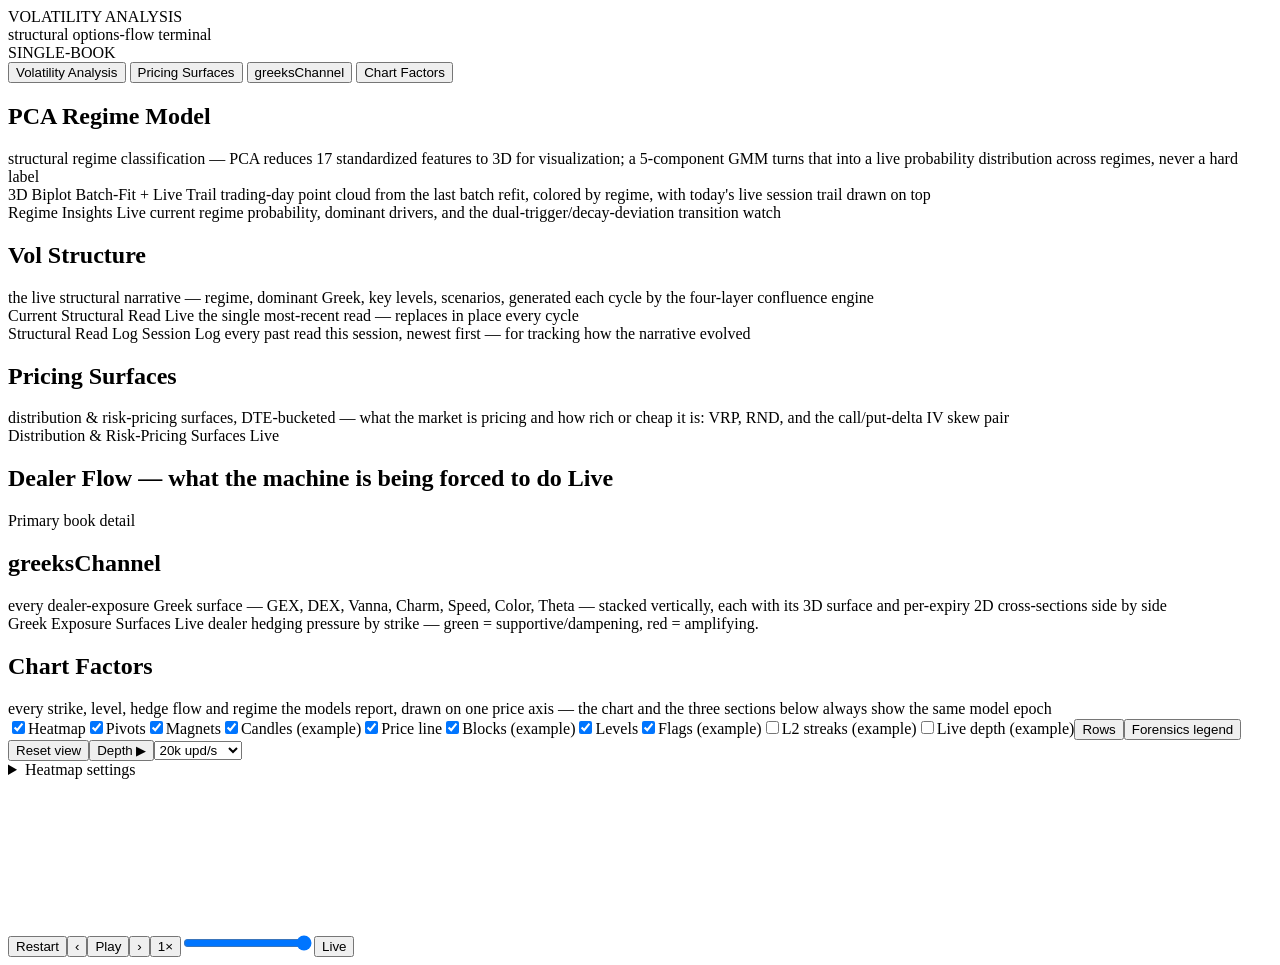
==== preview/preview.html @ 653e4ddb "WebGL2 renderer, streaming depth layer (ring + adaptive scale), JS syntax checks, stream/GL parity t" ====
<!DOCTYPE html>
<html lang="en">
<head>
<meta charset="UTF-8" />
<title>VOLATILITY ANALYSIS</title>
<link rel="stylesheet" href="../web/css/style.css" />
</head>
<body>
    <div class="vt-header">
        <div class="vt-title">VOLATILITY ANALYSIS</div>
        <div class="vt-subtitle">structural options-flow terminal</div>
        <div class="vt-tickers" id="vt-tickers" role="tablist" aria-label="Underlying"></div>
        <div class="vt-scope"><span class="vt-scope-badge" id="vt-scope-badge" data-mode="single">SINGLE-BOOK</span><div class="vt-scope-tabs" id="vt-scope-tabs" role="tablist" hidden><button data-m="single" role="tab">Single-Book</button><button data-m="multi" role="tab">Multi-Book</button></div></div>
        <nav class="vt-nav">
            <button class="vt-nav-link active" data-page="vt-page-main">Volatility Analysis</button>
            <button class="vt-nav-link" data-page="vt-page-pricing">Pricing Surfaces</button>
            <button class="vt-nav-link" data-page="vt-page-greeks">greeksChannel</button>
            <button class="vt-nav-link" data-page="vt-page-cf">Chart Factors</button>
        </nav>
    </div>

    <div id="vt-alertbar" class="vt-alertbar" hidden></div>

    <div class="vt-shell">
        <div class="vt-main">

            <!-- PAGE 1 -- reading order = signal first, raw data second:
                 (1) PCA regime model (full-bleed, absolute top)
                 (2) the two structural reads, with the dealer-flow sidebar stretched to their height
                 (3) every distribution / risk-pricing surface, full width -->
            <div id="vt-page-main" class="vt-page active">
                <div id="vt-section-pca-regime">
                    <div class="vt-section-header">
                        <h2>PCA Regime Model</h2>
                        <span class="vt-section-sub">structural regime classification — PCA reduces 17 standardized features to 3D for visualization; a 5-component GMM turns that into a live probability distribution across regimes, never a hard label</span>
                    </div>
                    <div class="vt-row-label">3D Biplot
                        <span class="vt-badge vt-badge-log">Batch-Fit + Live Trail</span>
                        <span class="vt-row-desc">trading-day point cloud from the last batch refit, colored by regime, with today's live session trail drawn on top</span>
                    </div>
                    <div id="vt-pca-biplot-wrap" class="vt-pca-biplot-wrap">
                        <div id="vt-pca-biplot" class="vt-pca-biplot"></div>
                        <div id="vt-pca-explained-variance" class="vt-pca-explained-variance"></div>
                    </div>

                    <div class="vt-row-label">Regime Insights
                        <span class="vt-badge vt-badge-live"><span class="dot"></span>Live</span>
                        <span class="vt-row-desc">current regime probability, dominant drivers, and the dual-trigger/decay-deviation transition watch</span>
                    </div>
                    <div id="vt-pca-insights" class="vt-pca-insights"></div>
                </div>

                <div class="vt-lead-grid vt-lead-solo">
                    <div class="vt-lead-left">
                        <div id="vt-section-vol-structure">
                    <div class="vt-section-header">
                        <h2>Vol Structure</h2>
                        <span class="vt-section-sub">the live structural narrative — regime, dominant Greek, key levels, scenarios, generated each cycle by the four-layer confluence engine</span>
                    </div>
                    <div class="vt-row-label">Current Structural Read
                        <span class="vt-badge vt-badge-live"><span class="dot"></span>Live</span>
                        <span class="vt-row-desc">the single most-recent read — replaces in place every cycle</span>
                    </div>
                    <div id="vt-insight-current" class="vt-insight-feed"></div>

                    <div class="vt-row-label">Structural Read Log
                        <span class="vt-badge vt-badge-log">Session Log</span>
                        <span class="vt-row-desc">every past read this session, newest first — for tracking how the narrative evolved</span>
                    </div>
                    <div id="vt-insight-log" class="vt-insight-feed"></div>
                </div>
                    </div>
                </div>
            </div>

            <!-- PAGE: Pricing Surfaces -- VRP and RND beside the sidebar, the delta-IV pair full width -->
            <div id="vt-page-pricing" class="vt-page">
                <div id="vt-section-pricing-surfaces">
                    <div class="vt-section-header">
                        <h2>Pricing Surfaces</h2>
                        <span class="vt-section-sub">distribution &amp; risk-pricing surfaces, DTE-bucketed &mdash; what the market is pricing and how rich or cheap it is: VRP, RND, and the call/put-delta IV skew pair</span>
                    </div>
                    <div class="vt-row-label risk-pricing">Distribution &amp; Risk-Pricing Surfaces
                        <span class="vt-badge vt-badge-live"><span class="dot"></span>Live</span>
                    </div>
                    <div id="vt-lens-slot-pricing"><div class="vt-lens" id="vt-lens" hidden></div></div>
                    <section id="vt-pa" class="vt-pa" aria-label="Pricing analysis" hidden></section>
                    <div class="vt-lead-grid">
                        <div class="vt-lead-left"><div id="vt-col-pricing-lead" class="vt-col"></div></div>
                        <div class="vt-lead-side" id="vt-side-slot-pricing">
                        <div class="vt-sidebar" id="vt-sidebar">
            <h2>Dealer Flow — what the machine is being forced to do <span class="vt-badge vt-badge-live"><span class="dot"></span>Live</span></h2>
            <div id="vt-sidebar-xb" class="vt-sidebar-xb"></div>
            <div class="vt-xb-legacy-title">Primary book detail</div>
            <div id="vt-sidebar-body"></div>
        </div>
                    </div>
                    </div>
                    <div id="vt-col-pricing" class="vt-col"></div>
                </div>
            </div>

            <!-- PAGE 2: greeksChannel -- sidebar beside the first two models, the rest full width -->
            <div id="vt-page-greeks" class="vt-page">
                <div id="vt-section-greeks-channel">
                    <div class="vt-section-header">
                        <h2>greeksChannel</h2>
                        <span class="vt-section-sub">every dealer-exposure Greek surface &mdash; GEX, DEX, Vanna, Charm, Speed, Color, Theta &mdash; stacked vertically, each with its 3D surface and per-expiry 2D cross-sections side by side</span>
                    </div>
                    <div class="vt-row-label greeks">Greek Exposure Surfaces
                        <span class="vt-badge vt-badge-live"><span class="dot"></span>Live</span>
                        <span class="vt-row-desc">dealer hedging pressure by strike &mdash; green = supportive/dampening, red = amplifying.</span>
                    </div>
                    <div class="vt-lead-grid">
                        <div class="vt-lead-left"><div id="vt-col-greeks-lead" class="vt-col"></div></div>
                        <div class="vt-lead-side" id="vt-side-slot-greeks"></div>
                    </div>
                    <div id="vt-col-greeks" class="vt-col"></div>
                </div>
            </div>

            <!-- PAGE 4: Chart Factors -- chart on top (sidebar beside it, unchanged), then Strike Insights / Strike Lens / Hedge Flow stacked full width -->
            <div id="vt-page-cf" class="vt-page">
                <div id="vt-section-cf">
                    <div class="vt-section-header">
                        <h2>Chart Factors</h2>
                        <span class="vt-section-sub">every strike, level, hedge flow and regime the models report, drawn on one price axis &mdash; the chart and the three sections below always show the same model epoch</span>
                    </div>
                    <div class="vt-lead-grid">
                        <div class="vt-lead-left"><section id="vt-cf" class="vt-cf" aria-label="Chart Factors chart"></section></div>
                        <div class="vt-lead-side" id="vt-side-slot-cf"></div>
                    </div>
                    <div id="vt-lens-slot-cf"></div>
                </div>
            </div>
            <section id="vt-vol" class="vt-vol" aria-label="Volatility" hidden></section>
        </div>
    </div>

    <script src="../web/js/registry_data.js"></script>
    <script src="../web/js/scope_ui.js"></script>
    <script src="../web/js/vt3d.js"></script>
    <script src="../web/js/surface_renderer.js"></script>
    <script src="../web/js/pca_views.js"></script>
    <script src="../web/js/pca_biplot.js"></script>
    <script src="../web/js/strike_lens.js"></script>
    <script src="../web/js/model_card.js"></script>
    <script src="../web/js/pricing_analysis.js"></script>
    <script src="../web/js/chartfactors/cf_mock.js"></script>
    <script src="../web/js/chartfactors/cf_gl.js"></script>
    <script src="../web/js/chartfactors/cf_stream.js"></script>
    <script src="../web/js/chartfactors/cf_chart.js"></script>
    <script src="../web/js/volatility.js"></script>
    <script src="../web/js/sidebar_xbook.js"></script>
    <script src="../web/js/app.js"></script>
</body>
</html>
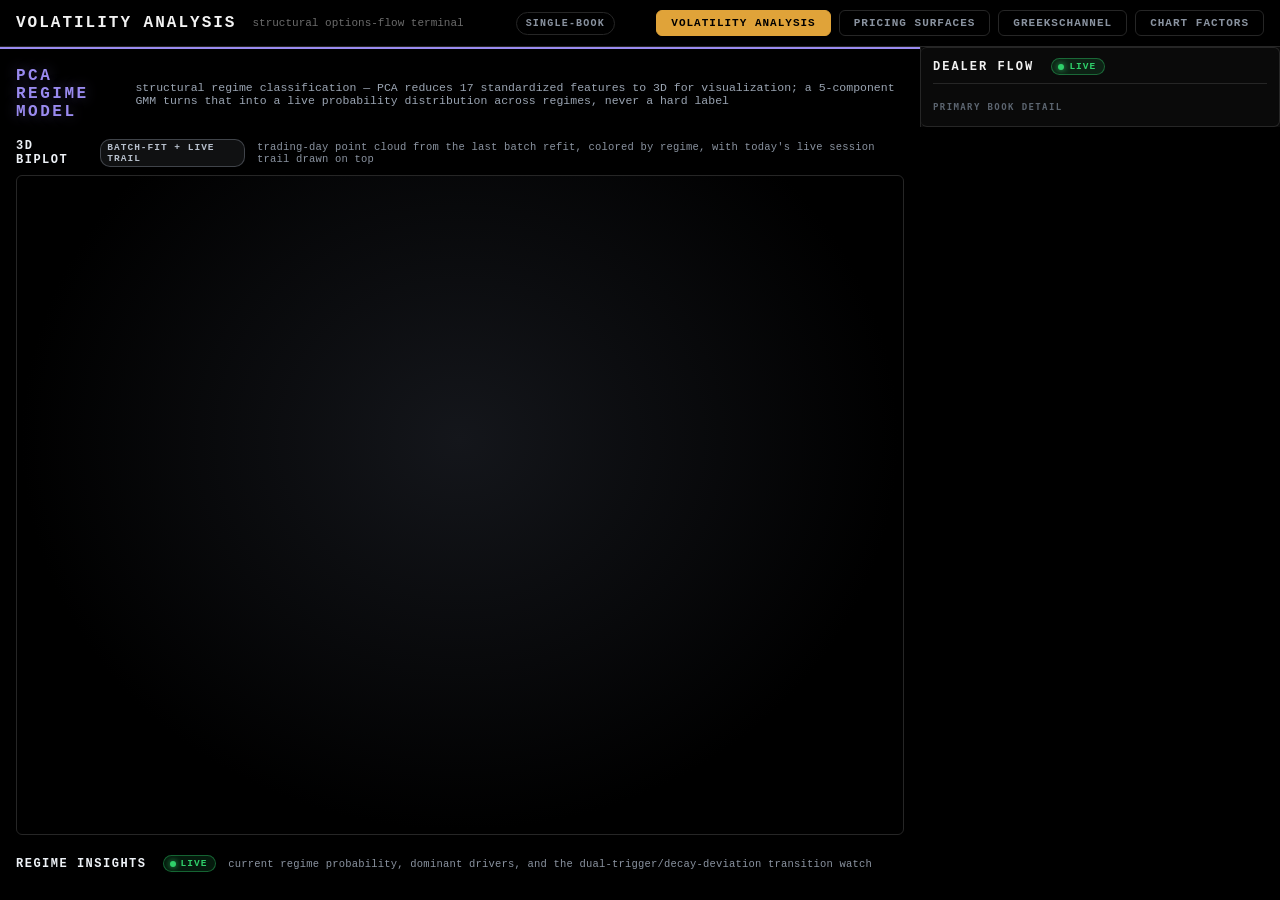
==== commit 4abe57e0: "Taskfile: PCA locks, flat 2D, mobile stacking, pricing alignment rows, tests and docs Co-Authored-By" ====
--- a/preview/preview.html
+++ b/preview/preview.html
@@ -28,7 +28,7 @@
                  (1) PCA regime model (full-bleed, absolute top)
                  (2) the two structural reads, with the dealer-flow sidebar stretched to their height
                  (3) every distribution / risk-pricing surface, full width -->
-            <div id="vt-page-main" class="vt-page active">
+            <div id="vt-page-main" class="vt-page active vt-has-side"><div class="vt-page-body">
                 <div id="vt-section-pca-regime">
                     <div class="vt-section-header">
                         <h2>PCA Regime Model</h2>
@@ -71,38 +71,36 @@
                 </div>
                     </div>
                 </div>
+                </div>
+                <aside class="vt-page-side" id="vt-side-slot-main">
+<div class="vt-sidebar" id="vt-sidebar">
+            <h2>Dealer Flow <span class="vt-badge vt-badge-live"><span class="dot"></span>Live</span></h2>
+            <div id="vt-sidebar-xb" class="vt-sidebar-xb"></div>
+            <div class="vt-xb-legacy-title">Primary book detail</div>
+            <div id="vt-sidebar-body"></div>
+        </div>
+                </aside>
             </div>
 
-            <!-- PAGE: Pricing Surfaces -- VRP and RND beside the sidebar, the delta-IV pair full width -->
+            <!-- PAGE: Pricing Surfaces -- no sidebar; lens, pricing analysis, delta-IV pair -->
             <div id="vt-page-pricing" class="vt-page">
                 <div id="vt-section-pricing-surfaces">
                     <div class="vt-section-header">
                         <h2>Pricing Surfaces</h2>
-                        <span class="vt-section-sub">distribution &amp; risk-pricing surfaces, DTE-bucketed &mdash; what the market is pricing and how rich or cheap it is: VRP, RND, and the call/put-delta IV skew pair</span>
+                        <span class="vt-section-sub">strike lens, pricing analysis and the call / put-delta IV skew pair</span>
                     </div>
-                    <div class="vt-row-label risk-pricing">Distribution &amp; Risk-Pricing Surfaces
+                    <div class="vt-row-label risk-pricing">Pricing Analysis &amp; Skew Surfaces
                         <span class="vt-badge vt-badge-live"><span class="dot"></span>Live</span>
                     </div>
                     <div id="vt-lens-slot-pricing"><div class="vt-lens" id="vt-lens" hidden></div></div>
                     <section id="vt-pa" class="vt-pa" aria-label="Pricing analysis" hidden></section>
-                    <div class="vt-lead-grid">
-                        <div class="vt-lead-left"><div id="vt-col-pricing-lead" class="vt-col"></div></div>
-                        <div class="vt-lead-side" id="vt-side-slot-pricing">
-                        <div class="vt-sidebar" id="vt-sidebar">
-            <h2>Dealer Flow — what the machine is being forced to do <span class="vt-badge vt-badge-live"><span class="dot"></span>Live</span></h2>
-            <div id="vt-sidebar-xb" class="vt-sidebar-xb"></div>
-            <div class="vt-xb-legacy-title">Primary book detail</div>
-            <div id="vt-sidebar-body"></div>
-        </div>
-                    </div>
-                    </div>
                     <div id="vt-col-pricing" class="vt-col"></div>
                 </div>
             </div>
 
             <!-- PAGE 2: greeksChannel -- sidebar beside the first two models, the rest full width -->
-            <div id="vt-page-greeks" class="vt-page">
-                <div id="vt-section-greeks-channel">
+            <div id="vt-page-greeks" class="vt-page vt-has-side">
+                <div class="vt-page-body"><div id="vt-section-greeks-channel">
                     <div class="vt-section-header">
                         <h2>greeksChannel</h2>
                         <span class="vt-section-sub">every dealer-exposure Greek surface &mdash; GEX, DEX, Vanna, Charm, Speed, Color, Theta &mdash; stacked vertically, each with its 3D surface and per-expiry 2D cross-sections side by side</span>
@@ -111,12 +109,9 @@
                         <span class="vt-badge vt-badge-live"><span class="dot"></span>Live</span>
                         <span class="vt-row-desc">dealer hedging pressure by strike &mdash; green = supportive/dampening, red = amplifying.</span>
                     </div>
-                    <div class="vt-lead-grid">
-                        <div class="vt-lead-left"><div id="vt-col-greeks-lead" class="vt-col"></div></div>
-                        <div class="vt-lead-side" id="vt-side-slot-greeks"></div>
-                    </div>
                     <div id="vt-col-greeks" class="vt-col"></div>
-                </div>
+                </div></div>
+                <aside class="vt-page-side" id="vt-side-slot-greeks"></aside>
             </div>
 
             <!-- PAGE 4: Chart Factors -- chart on top (sidebar beside it, unchanged), then Strike Insights / Strike Lens / Hedge Flow stacked full width -->
@@ -126,10 +121,7 @@
                         <h2>Chart Factors</h2>
                         <span class="vt-section-sub">every strike, level, hedge flow and regime the models report, drawn on one price axis &mdash; the chart and the three sections below always show the same model epoch</span>
                     </div>
-                    <div class="vt-lead-grid">
-                        <div class="vt-lead-left"><section id="vt-cf" class="vt-cf" aria-label="Chart Factors chart"></section></div>
-                        <div class="vt-lead-side" id="vt-side-slot-cf"></div>
-                    </div>
+                    <section id="vt-cf" class="vt-cf" aria-label="Chart Factors chart"></section>
                     <div id="vt-lens-slot-cf"></div>
                 </div>
             </div>
@@ -148,7 +140,6 @@
     <script src="../web/js/pricing_analysis.js"></script>
     <script src="../web/js/chartfactors/cf_mock.js"></script>
     <script src="../web/js/chartfactors/cf_gl.js"></script>
-    <script src="../web/js/chartfactors/cf_stream.js"></script>
     <script src="../web/js/chartfactors/cf_chart.js"></script>
     <script src="../web/js/volatility.js"></script>
     <script src="../web/js/sidebar_xbook.js"></script>
--- a/web/css/style.css
+++ b/web/css/style.css
@@ -0,0 +1,610 @@
+/* Theme: pure black background. Semantic text colors only -- no blue accent.
+   White = highlighted detail/headers. Grey = data too weak for a setup.
+   Red = bearish structural read. Green = bullish structural read. */
+:root {
+    --bg: #000000;
+    --panel-bg: #0a0a0a;
+    --border: #262626;
+    --white: #f2f2f2;
+    --grey: #6b6b6b;
+    --red: #e04b4b;
+    --green: #2fd06a;
+}
+* { box-sizing: border-box; }
+html, body { margin: 0; height: 100%; background: var(--bg); color: var(--white); font-family: 'JetBrains Mono', 'Courier New', monospace; }
+
+.vt-header { display: flex; align-items: center; gap: 16px; padding: 10px 16px; border-bottom: 1px solid var(--border); position: sticky; top: 0; background: var(--bg); z-index: 20; }
+.vt-header .vt-title { font-weight: bold; letter-spacing: 2px; color: var(--white); }
+.vt-header .vt-subtitle { font-size: 11px; color: var(--grey); }
+
+/* Overall page shell: sidebar fixed right, main column scrolls */
+.vt-shell { display: flex; height: calc(100% - 49px); }
+.vt-main { flex: 1; overflow-y: auto; min-width: 0; }
+.vt-sidebar { width: 340px; flex-shrink: 0; border-left: 1px solid var(--border); background: var(--panel-bg); overflow-y: auto; padding: 14px; }
+
+/* Section headers, both sections live on one scrollable page */
+.vt-section-header { display: flex; align-items: baseline; gap: 10px; padding: 14px 16px 6px; }
+.vt-section-header h2 { margin: 0; font-size: 13px; letter-spacing: 2px; color: var(--white); text-transform: uppercase; }
+.vt-section-header .vt-section-sub { font-size: 10px; color: var(--grey); }
+
+/* Section 2: VOL STRUCTURE -- sits at the TOP of the page, above Section 1 */
+#vt-section-vol-structure { border-bottom: 1px solid var(--border); padding-bottom: 8px; }
+.vt-insight-feed { padding: 4px 16px 8px; }
+.vt-insight-card { background: var(--panel-bg); border: 1px solid var(--border); border-left: 3px solid var(--white); border-radius: 4px; padding: 12px 16px; margin-bottom: 10px; }
+.vt-insight-card.bullish { border-left-color: var(--green); }
+.vt-insight-card.bearish { border-left-color: var(--red); }
+.vt-insight-card h3 { margin: 0 0 6px; font-size: 12px; color: var(--white); text-transform: uppercase; letter-spacing: 1px; }
+.vt-insight-card .vt-insight-row { font-size: 12px; line-height: 1.55; margin-bottom: 5px; }
+.vt-insight-card .vt-insight-row b { color: var(--white); }
+.vt-insight-ts { font-size: 10px; color: var(--grey); margin-bottom: 8px; }
+.vt-tag { display: inline-block; font-size: 9px; border: 1px solid var(--border); color: var(--grey); border-radius: 3px; padding: 1px 6px; margin: 2px 4px 0 0; }
+
+/* Section 1: VOLATILITY ANALYSIS -- stacked rows, Greek surfaces first */
+.vt-row-label { padding: 6px 16px 2px; font-size: 10px; color: var(--grey); text-transform: uppercase; letter-spacing: 1px; }
+.vt-row { display: flex; gap: 10px; padding: 4px 16px 12px; overflow-x: auto; }
+.vt-panel { background: var(--panel-bg); border: 1px solid var(--border); border-radius: 6px; padding: 8px; min-height: 300px; width: 340px; flex: 0 0 340px; display: flex; flex-direction: column; }
+.vt-panel-title { font-size: 11px; color: var(--white); text-transform: uppercase; letter-spacing: 1px; margin-bottom: 4px; }
+.vt-panel-canvas { flex: 1; position: relative; }
+.vt-dte-tabs { display: flex; gap: 4px; margin-bottom: 4px; }
+.vt-dte-tab { font-size: 10px; padding: 2px 6px; border: 1px solid var(--border); border-radius: 3px; color: var(--grey); cursor: pointer; }
+.vt-dte-tab.active { color: var(--white); border-color: var(--white); }
+
+/* Sidebar gauges -- replaces the old top gauge bar entirely */
+.vt-sidebar h2 { font-size: 12px; letter-spacing: 2px; color: var(--white); text-transform: uppercase; margin: 0 0 10px; padding-bottom: 8px; border-bottom: 1px solid var(--border); }
+.vt-gauge { padding: 10px 0; border-bottom: 1px solid var(--border); }
+.vt-gauge-label { font-size: 11px; color: var(--grey); margin-bottom: 4px; text-transform: uppercase; letter-spacing: 0.5px; }
+.vt-gauge-track { height: 6px; background: #161616; border-radius: 3px; overflow: hidden; margin-bottom: 4px; }
+.vt-gauge-fill { height: 100%; width: 0%; transition: width 0.3s ease; }
+.vt-gauge-value { font-size: 14px; color: var(--white); }
+.vt-gauge-insight { font-size: 11px; color: var(--grey); line-height: 1.4; margin-top: 3px; }
+.vt-gauge-insight.strong-bull { color: var(--green); }
+.vt-gauge-insight.strong-bear { color: var(--red); }
+
+/* Semantic value coloring helpers used inline by app.js */
+.v-bull { color: var(--green); }
+.v-bear { color: var(--red); }
+.v-weak { color: var(--grey); }
+.v-white { color: var(--white); }
+
+/* ===== Dealer-flow sidebar (v2, matching the supplied reference design) ===== */
+.vt-sidebar { width: 380px; font-size: 12px; }
+.vt-flow-section { margin-bottom: 14px; }
+.vt-flow-section-title { font-size: 10px; color: var(--grey); text-transform: uppercase; letter-spacing: 1px; margin-bottom: 6px; padding-bottom: 4px; border-bottom: 1px solid var(--border); }
+.vt-flow-row { display: flex; align-items: baseline; gap: 6px; padding: 3px 0; line-height: 1.5; flex-wrap: wrap; }
+.vt-flow-dot { width: 7px; height: 7px; border-radius: 50%; flex-shrink: 0; margin-right: 2px; }
+.vt-flow-dot.dot-green { background: var(--green); }
+.vt-flow-dot.dot-red { background: var(--red); }
+.vt-flow-dot.dot-white { background: var(--white); }
+.vt-flow-dot.dot-grey { background: var(--grey); }
+.vt-flow-label { color: var(--grey); text-transform: uppercase; font-size: 10.5px; letter-spacing: 0.5px; }
+.vt-flow-val { font-weight: bold; }
+.vt-flow-note { color: var(--grey); font-size: 11px; }
+.vt-flow-legend { font-size: 10px; color: var(--grey); margin-top: 4px; }
+
+.vt-book-bar-track { display: inline-block; width: 110px; height: 10px; background: #161616; border-radius: 2px; overflow: hidden; vertical-align: middle; margin: 0 6px; }
+.vt-book-bar-fill { height: 100%; }
+
+.vt-scenario-slider { position: relative; height: 4px; background: #161616; border-radius: 2px; margin: 10px 0 4px; }
+.vt-scenario-slider .track-fill { position: absolute; top: 0; bottom: 0; }
+.vt-scenario-slider .dot { position: absolute; top: -4px; width: 12px; height: 12px; border-radius: 50%; border: 2px solid var(--bg); transform: translateX(-50%); }
+.vt-scenario-endlabels { display: flex; justify-content: space-between; font-size: 10px; color: var(--grey); }
+
+.vt-levels-ladder { margin-top: 8px; }
+.vt-level-row { display: flex; gap: 6px; padding: 2px 0; font-size: 11px; align-items: baseline; }
+.vt-level-arrow.up { color: var(--green); }
+.vt-level-arrow.down { color: var(--red); }
+.vt-level-price { font-weight: bold; color: var(--white); min-width: 46px; }
+.vt-level-desc { color: var(--grey); flex: 1; }
+.vt-level-delta { font-size: 10px; }
+
+.vt-wall-stats { font-size: 10px; color: var(--grey); border-top: 1px solid var(--border); margin-top: 10px; padding-top: 6px; line-height: 1.6; }
+.vt-placeholder-note { font-size: 10px; color: var(--grey); font-style: italic; padding: 4px 0; }
+
+/* ===== 2D/3D toggle on Greek surface panels ===== */
+.vt-panel-toolbar { display: flex; justify-content: space-between; align-items: center; margin-bottom: 4px; }
+.vt-view-toggle { display: flex; gap: 2px; }
+.vt-view-btn { font-size: 9px; padding: 2px 7px; border: 1px solid var(--border); color: var(--grey); border-radius: 3px; cursor: pointer; background: transparent; }
+.vt-view-btn.active { color: var(--white); border-color: var(--white); }
+.vt-panel-stats { position: absolute; top: 6px; left: 8px; z-index: 2; font-size: 10px; color: var(--grey); background: rgba(0,0,0,0.55); padding: 3px 7px; border-radius: 4px; pointer-events: none; }
+.vt-panel-stats b { color: var(--white); }
+.vt-hover-box { position: absolute; top: 6px; right: 6px; background: rgba(0,0,0,0.85); border: 1px solid var(--border); border-radius: 4px; padding: 6px 8px; font-size: 10px; color: var(--white); pointer-events: none; display: none; min-width: 130px; }
+.vt-hover-box .hr { color: var(--grey); }
+
+/* ===== PCA Regime Model section (bottom of page) ===== */
+#vt-section-pca-regime { border-top: 1px solid var(--border); margin-top: 6px; padding-bottom: 24px; }
+.vt-pca-biplot-wrap { position: relative; margin: 4px 16px 10px; height: 460px; background: radial-gradient(ellipse at 50% 40%, #14161b 0%, #000 70%); border: 1px solid var(--border); border-radius: 6px; overflow: hidden; }
+.vt-pca-biplot { width: 100%; height: 100%; }
+.vt-pca-explained-variance { position: absolute; bottom: 8px; left: 10px; font-size: 10px; color: var(--grey); background: rgba(0,0,0,0.6); padding: 4px 8px; border-radius: 4px; }
+.vt-pca-legend { position: absolute; top: 10px; right: 10px; background: rgba(17,19,24,0.85); border: 1px solid var(--border); border-radius: 6px; padding: 8px 10px; font-size: 10px; }
+.vt-pca-legend .row { display: flex; align-items: center; gap: 6px; margin: 3px 0; }
+.vt-pca-legend .dot { width: 8px; height: 8px; border-radius: 50%; }
+
+.vt-pca-insights { display: grid; grid-template-columns: 1.1fr 1fr 1fr; gap: 10px; padding: 4px 16px 12px; }
+.vt-pca-card { background: var(--panel-bg); border: 1px solid var(--border); border-radius: 6px; padding: 12px 14px; }
+.vt-pca-card h4 { margin: 0 0 8px; font-size: 10px; color: var(--grey); text-transform: uppercase; letter-spacing: 1px; }
+.vt-pca-regime-label { font-size: 17px; font-weight: bold; color: var(--white); margin-bottom: 6px; }
+.vt-pca-narrative { font-size: 11px; color: var(--grey); line-height: 1.5; }
+.vt-pca-narrative b { color: var(--white); }
+.vt-pca-prob-row { display: flex; align-items: center; gap: 6px; font-size: 10.5px; margin: 4px 0; }
+.vt-pca-prob-row .name { flex: 0 0 118px; color: var(--grey); display: flex; align-items: center; gap: 5px; }
+.vt-pca-prob-row .track { flex: 1; height: 7px; background: #161923; border-radius: 4px; overflow: hidden; }
+.vt-pca-prob-row .fill { height: 100%; }
+.vt-pca-prob-row .pct { width: 34px; text-align: right; color: var(--white); }
+.vt-pca-greek-grid { display: grid; grid-template-columns: 1fr 1fr; gap: 6px; }
+.vt-pca-greek-cell { background: #161923; border-radius: 4px; padding: 6px 8px; }
+.vt-pca-greek-cell .name { font-size: 9.5px; color: var(--grey); }
+.vt-pca-greek-cell .val { font-size: 13px; font-weight: bold; }
+.vt-trigger-box { background: #161923; border-radius: 4px; padding: 8px 10px; margin-bottom: 6px; }
+.vt-trigger-box .t { font-size: 9.5px; color: var(--grey); text-transform: uppercase; letter-spacing: 0.05em; margin-bottom: 4px; }
+.vt-trigger-state.off { color: var(--grey); }
+.vt-trigger-state.soft { color: #e0a339; }
+.vt-trigger-state.hard { color: var(--red); }
+.vt-mr-override { border: 1px solid #e0a339; color: #e0a339; border-radius: 4px; padding: 6px 8px; font-size: 10.5px; margin-top: 6px; }
+
+/* ===== Brighter, more distinct section identity system ===== */
+:root {
+    --accent-vol-structure: #3fb1ff;
+    --accent-volatility-analysis: #e0a339;
+    --accent-pca: #9a8bf0;
+    --bright: #eef2f7;
+}
+
+.vt-section-header { align-items: center; gap: 10px; padding: 16px 16px 8px; border-top: 2px solid transparent; }
+.vt-section-header h2 { font-size: 16px; letter-spacing: 2.5px; font-weight: 800; }
+.vt-section-header .vt-section-sub { font-size: 11.5px; color: #9aa4b2; }
+#vt-section-vol-structure .vt-section-header h2 { color: var(--accent-vol-structure); text-shadow: 0 0 14px rgba(63,177,255,0.35); }
+#vt-section-vol-structure { border-top: 2px solid var(--accent-vol-structure); }
+#vt-section-volatility-analysis .vt-section-header h2 { color: var(--accent-volatility-analysis); text-shadow: 0 0 14px rgba(224,163,57,0.30); }
+#vt-section-volatility-analysis { border-top: 2px solid var(--accent-volatility-analysis); margin-top: 8px; }
+#vt-section-pca-regime .vt-section-header h2 { color: var(--accent-pca); text-shadow: 0 0 14px rgba(154,139,240,0.35); }
+#vt-section-pca-regime { border-top: 2px solid var(--accent-pca); }
+
+/* Live / log status badges */
+.vt-badge { display: inline-flex; align-items: center; gap: 5px; font-size: 9.5px; font-weight: 700; letter-spacing: 1px; padding: 2px 8px 2px 6px; border-radius: 10px; text-transform: uppercase; margin-left: 8px; vertical-align: middle; }
+.vt-badge-live { background: rgba(47,208,106,0.12); color: var(--green); border: 1px solid rgba(47,208,106,0.4); }
+.vt-badge-live .dot { width: 6px; height: 6px; border-radius: 50%; background: var(--green); box-shadow: 0 0 6px var(--green); animation: vt-pulse 1.4s infinite ease-in-out; }
+.vt-badge-log { background: rgba(154,164,178,0.10); color: #b7c0cc; border: 1px solid rgba(154,164,178,0.35); }
+@keyframes vt-pulse { 0%,100% { opacity: 1; transform: scale(1); } 50% { opacity: 0.4; transform: scale(0.7); } }
+
+/* Brighter row labels with icon + colored underline keyed to what the row contains */
+.vt-row-label { display: flex; align-items: center; gap: 8px; padding: 10px 16px 4px; font-size: 12px; font-weight: 700; letter-spacing: 1.5px; color: var(--bright); text-transform: uppercase; border-bottom: none; }
+.vt-row-label .vt-row-desc { font-size: 10.5px; font-weight: 400; letter-spacing: 0.2px; color: #8a93a0; text-transform: none; margin-left: 4px; }
+.vt-row-label.greeks { color: #ffb454; }
+.vt-row-label.risk-pricing { color: #6fd3ff; }
+
+/* Panel title + subtitle (per-model description, brighter than before) */
+.vt-panel-title { font-size: 12px; color: var(--bright); font-weight: 700; letter-spacing: 0.5px; }
+.vt-panel-subtitle { font-size: 9.5px; color: #8a93a0; margin: -2px 0 4px; line-height: 1.35; }
+.vt-panel-legend-key { display: flex; gap: 10px; font-size: 9px; color: #8a93a0; margin: 2px 0 4px; }
+.vt-panel-legend-key .k { display: inline-flex; align-items: center; gap: 4px; }
+.vt-panel-legend-key .sw { width: 8px; height: 8px; border-radius: 2px; }
+
+/* PCA biplot toggle row + tooltip */
+.vt-pca-toggle-row { position: absolute; top: 8px; left: 8px; display: flex; gap: 6px; z-index: 5; }
+.vt-pca-toggle-btn { font-size: 9.5px; padding: 3px 8px; border-radius: 10px; border: 1px solid var(--border); background: rgba(0,0,0,0.5); color: #7a828d; cursor: pointer; }
+.vt-pca-toggle-btn.active { color: #ffc45c; border-color: #ffc45c; background: rgba(255,196,92,0.10); }
+.vt-pca-biplot-wrap { height: 620px; }
+
+/* ===== Page navigation (header nav + greeksChannel page) ===== */
+.vt-header { flex-wrap: wrap; }
+.vt-nav { margin-left: auto; display: flex; gap: 8px; flex-wrap: wrap; justify-content: flex-end; max-width: 100%; }
+.vt-nav-link { background: transparent; border: 1px solid var(--border); color: #8a93a0; font-family: inherit; font-size: 11px; font-weight: 700; letter-spacing: 1px; text-transform: uppercase; padding: 6px 14px; border-radius: 6px; cursor: pointer; }
+.vt-nav-link:hover { color: var(--bright); border-color: #4a5560; }
+.vt-nav-link.active { color: #000; background: var(--accent-volatility-analysis); border-color: var(--accent-volatility-analysis); }
+.vt-nav-link[data-page="vt-page-greeks"].active { background: #ffb454; border-color: #ffb454; }
+
+.vt-page { display: none; }
+.vt-page.active { display: block; }
+
+#vt-section-greeks-channel { border-top: 2px solid #ffb454; }
+#vt-section-greeks-channel .vt-section-header h2 { color: #ffb454; text-shadow: 0 0 14px rgba(255,180,84,0.35); }
+
+/* Vertical stack for the greeksChannel page: each Greek panel full width, one below the other */
+.vt-col { display: flex; flex-direction: column; gap: 14px; padding: 4px 16px 24px; }
+.vt-col .vt-panel { width: 100%; flex: none; min-height: 420px; }
+
+/* ===== Simultaneous 3D+2D side-by-side layout (institutional-terminal style) ===== */
+/* Every surface panel is now full-width (3D pane left, 2D cross-section stack
+   right) -- both former horizontal rows become vertical stacks of these wide panels. */
+.vt-row { flex-direction: column; overflow-x: visible; }
+.vt-panel-wide { width: 100%; flex: none; min-height: 460px; }
+
+.vt-split-wrap { display: flex; flex-direction: row; gap: 10px; height: 440px; }
+.vt-split-left { position: relative; flex: 1 1 58%; min-width: 0; background: #050508; border-radius: 4px; overflow: hidden; }
+.vt-split-left canvas { width: 100%; height: 100%; display: block; }
+.vt-split-right { flex: 1 1 42%; min-width: 0; display: flex; flex-direction: column; gap: 6px; overflow-y: auto; padding-right: 2px; }
+.vt-mini-chart { background: #0a0b0e; border: 1px solid var(--border); border-radius: 4px; padding: 4px 6px; flex: 1 1 auto; min-height: 90px; display: flex; flex-direction: column; }
+.vt-mini-chart-label { font-size: 9px; color: #8a93a0; text-transform: uppercase; letter-spacing: 0.5px; margin-bottom: 2px; }
+.vt-mini-chart canvas { width: 100%; flex: 1; min-height: 0; }
+
+/* ===== High-conviction level badges (inline + checklist) ===== */
+.vt-lvl-inline { display: inline-block; font-weight: 800; padding: 0 5px; border-radius: 3px; white-space: nowrap; }
+.vt-lvl-inline.lvl-green { background: rgba(47,208,106,0.16); color: #4ee583; border: 1px solid rgba(47,208,106,0.45); }
+.vt-lvl-inline.lvl-red { background: rgba(224,75,75,0.16); color: #ff7a7a; border: 1px solid rgba(224,75,75,0.45); }
+.vt-lvl-inline.lvl-yellow { background: rgba(255,214,51,0.18); color: #ffe066; border: 1px solid rgba(255,214,51,0.55); }
+.vt-lvl-inline.lvl-purple { background: rgba(176,102,255,0.18); color: #c99bff; border: 1px solid rgba(176,102,255,0.55); }
+
+/* Card body splits into main text (left) + a conjoined, clearly-bordered
+   levels checklist (right) -- NOT the global dealer-flow sidebar. */
+.vt-insight-card-body { display: flex; gap: 0; }
+.vt-insight-main { flex: 1; min-width: 0; padding-right: 14px; }
+.vt-insight-levels { flex: 0 0 196px; border-left: 1px solid var(--border); padding-left: 14px; }
+.vt-insight-levels-head { font-size: 10px; font-weight: 800; letter-spacing: 1.2px; text-transform: uppercase; color: #9aa4b2; border-top: 1px solid var(--border); border-bottom: 1px solid var(--border); padding: 4px 0; margin-bottom: 8px; }
+.vt-lvl-row { margin-bottom: 8px; }
+.vt-lvl-row-top { display: flex; align-items: center; gap: 5px; }
+.vt-lvl-row-top .vt-lvl-inline { flex: 1; text-align: center; font-size: 12px; padding: 2px 4px; }
+.vt-lvl-prob { flex: 0 0 auto; font-size: 10px; font-weight: 800; color: #cfd6e0; background: #1a1e27; border: 1px solid var(--border); border-radius: 3px; padding: 2px 5px; min-width: 28px; text-align: center; }
+.vt-lvl-type { font-size: 9px; color: #7a828d; text-align: center; text-transform: uppercase; letter-spacing: 0.5px; margin-top: 2px; }
+.vt-insight-levels-empty { font-size: 10px; color: #5c6570; font-style: italic; }
+
+/* ===== v3 layout: signal first, raw data second, no dead space ===== */
+.vt-shell { display: block; height: calc(100% - 49px); }
+.vt-main { height: 100%; overflow-y: auto; width: 100%; }
+
+/* PCA regime section: absolute top, full bleed edge to edge */
+#vt-section-pca-regime { margin-top: 0; border-top: 2px solid var(--accent-pca); }
+#vt-section-pca-regime .vt-pca-biplot-wrap { height: 660px; margin: 4px 16px 10px; }
+#vt-section-pca-regime .vt-pca-insights { grid-template-columns: 1.15fr 1fr 1fr; }
+
+/* Lead block = (content | sidebar). The sidebar is stretched to exactly the
+   content's height and its rows flex to fill it, so neither side has dead space. */
+.vt-lead-grid { display: grid; grid-template-columns: minmax(0, 1fr) 400px; gap: 12px; padding: 0 16px 8px; align-items: stretch; }
+.vt-lead-left { min-width: 0; }
+.vt-lead-left .vt-insight-feed { padding-left: 0; padding-right: 0; }
+.vt-lead-left .vt-section-header, .vt-lead-left .vt-row-label { padding-left: 0; padding-right: 0; }
+.vt-lead-left .vt-col { padding-left: 0; padding-right: 0; }
+.vt-lead-side { display: flex; min-width: 0; padding-top: 6px; }
+
+.vt-sidebar { width: auto; flex: 1; display: flex; flex-direction: column; position: static; overflow: visible;
+              border: 1px solid var(--border); border-left: 1px solid var(--border); border-radius: 6px; padding: 12px 14px; }
+#vt-sidebar-body { flex: 1; display: flex; flex-direction: column; gap: 4px; }
+#vt-sidebar-body .vt-flow-section { flex: 1; display: flex; flex-direction: column; margin-bottom: 6px; }
+#vt-sidebar-body .vt-flow-section-title { flex: 0 0 auto; }
+#vt-sidebar-body .vt-flow-section > .vt-flow-row { flex: 1 1 0; align-items: center; border-bottom: 1px solid rgba(255,255,255,0.05); }
+#vt-sidebar-body .vt-flow-section > .vt-flow-row:last-child { border-bottom: none; }
+
+/* DTE exposure matrix (sidebar) */
+.vt-dte-matrix { width: 100%; border-collapse: collapse; font-size: 11px; flex: 1; }
+.vt-dte-matrix th { font-size: 9.5px; color: #8a93a0; text-transform: uppercase; letter-spacing: .5px; font-weight: 600; text-align: right; padding: 3px 4px; }
+.vt-dte-matrix th:first-child, .vt-dte-matrix td:first-child { text-align: left; }
+.vt-dte-matrix td { text-align: right; padding: 3px 4px; border-top: 1px solid rgba(255,255,255,0.05); font-variant-numeric: tabular-nums; }
+.vt-dte-matrix td:first-child { color: #8a93a0; text-transform: uppercase; font-size: 10px; letter-spacing: .5px; }
+
+/* Surface rows: every panel full width; nothing floats in empty background */
+.vt-row { padding-left: 16px; padding-right: 16px; }
+.vt-col { padding-left: 16px; padding-right: 16px; }
+.vt-panel-wide, .vt-col .vt-panel, .vt-row .vt-panel { width: 100%; box-sizing: border-box; }
+
+/* PCA spread controls */
+
+/* PCA regime legend (right side of the biplot) */
+.vt-pca-legend { position: absolute; top: 10px; right: 10px; z-index: 5; width: 290px; background: rgba(0,0,0,0.6); border: 1px solid var(--border); border-radius: 8px; padding: 9px 12px; font-size: 11px; }
+.vt-pca-legend .hd { font-size: 10px; text-transform: uppercase; letter-spacing: 1.2px; color: #9aa4b2; font-weight: 800; border-bottom: 1px solid var(--border); padding-bottom: 5px; margin-bottom: 6px; }
+.vt-pca-legend .row { display: flex; align-items: center; gap: 8px; padding: 3px 0; }
+.vt-pca-legend .dot { width: 9px; height: 9px; border-radius: 50%; flex: 0 0 auto; }
+.vt-pca-legend .nm { flex: 1; color: #e6ebf2; }
+.vt-pca-legend .n { color: #7a828d; font-size: 10px; }
+.vt-pca-legend .pr { width: 34px; text-align: right; font-weight: 800; }
+.vt-pca-legend .ft { margin-top: 7px; padding-top: 6px; border-top: 1px solid var(--border); color: #6f7885; font-size: 9.5px; line-height: 1.35; }
+
+/* header ticker selector */
+.vt-tickers { display: flex; gap: 6px; margin-left: 12px; }
+.vt-ticker { background: transparent; border: 1px solid var(--border); color: #8a93a0; font-family: inherit; font-size: 11px; font-weight: 700; letter-spacing: 1.5px; padding: 6px 12px; border-radius: 6px; cursor: pointer; }
+.vt-ticker:hover { color: var(--bright); border-color: #4a5560; }
+.vt-ticker.active { color: var(--white); border-color: var(--accent-volatility-analysis); box-shadow: inset 0 -2px 0 var(--accent-volatility-analysis); }
+.vt-nav-link[data-page="vt-page-pricing"].active { background: #6fd3c4; border-color: #6fd3c4; }
+
+.vt-lead-grid.vt-lead-solo { display: block; }
+
+/* ---- PCA view selector and the display-only views (PCA 2D, t-SNE 2D/3D) ---- */
+.vt-pca-toggle-row { flex-wrap: wrap; max-width: calc(100% - 230px); align-items: center; }
+.vt-view-tabs { display: inline-flex; gap: 2px; margin-right: 10px; padding: 2px; border: 1px solid var(--border); border-radius: 8px; background: rgba(0,0,0,0.55); overflow-x: auto; max-width: 100%; }
+.vt-view-tab { font: inherit; font-size: 10px; font-weight: 700; letter-spacing: .6px; padding: 5px 11px; min-height: 26px; border: 0; border-radius: 6px; background: transparent; color: #7a828d; cursor: pointer; white-space: nowrap; }
+.vt-view-tab:hover { color: #cfd6df; }
+.vt-view-tab.active { background: #ffc45c; color: #000; }
+.vt-view-bar { position: absolute; top: 40px; left: 270px; right: 215px; z-index: 5; display: flex; flex-wrap: wrap; gap: 6px; align-items: center; }
+.vt-view-bar .grp { display: inline-flex; gap: 4px; }
+.vt-view-select { font-size: 10px; color: #9aa4b2; display: inline-flex; align-items: center; gap: 6px; }
+.vt-view-select select { background: rgba(0,0,0,0.6); color: #e6ebf2; border: 1px solid var(--border); border-radius: 8px; font: inherit; font-size: 10px; padding: 3px 6px; }
+.vt-view-badge { position: absolute; left: 10px; bottom: 126px; z-index: 5; font-size: 10px; color: #ffc45c; background: rgba(255,196,92,0.08); border: 1px solid rgba(255,196,92,0.35); border-radius: 6px; padding: 3px 8px; max-width: calc(100% - 240px); }
+.vt-view-note { position: absolute; left: 10px; bottom: 150px; z-index: 5; font-size: 10px; color: #9aa4b2; max-width: calc(100% - 240px); }
+.vt-view-hint { position: absolute; right: 10px; bottom: 126px; z-index: 5; font-size: 9.5px; color: #6f7884; max-width: 210px; text-align: right; }
+.vt-view-card { position: absolute; right: 10px; top: 215px; width: 210px; max-height: 285px; overflow: auto; z-index: 5; background: rgba(17,19,24,0.88); border: 1px solid var(--border); border-radius: 6px; padding: 8px 10px; font-size: 10px; color: #b7c0cc; }
+.vt-view-card .hd { font-size: 9.5px; letter-spacing: .8px; text-transform: uppercase; color: #8a93a0; margin-bottom: 3px; }
+.vt-view-card .hd.sub { margin-top: 8px; }
+.vt-view-card .rg { font-size: 13px; font-weight: 700; margin-bottom: 4px; }
+.vt-view-card .pr, .vt-view-card .ct { display: flex; justify-content: space-between; gap: 8px; line-height: 1.55; }
+.vt-view-card i { font-style: normal; color: #e6ebf2; }
+.vt-view-card i.up { color: #2fd06a; } .vt-view-card i.dn { color: #e04b4b; }
+.vt-view-card .note { margin-top: 6px; color: #7a828d; line-height: 1.4; }
+.vt-view-scrub { position: absolute; left: 10px; bottom: 90px; z-index: 5; display: flex; align-items: center; gap: 8px; width: calc(100% - 240px); font-size: 10px; color: #9aa4b2; }
+.vt-view-scrub input[type=range] { flex: 1; min-width: 80px; }
+.vt-view-ribbon { position: absolute; left: 10px; bottom: 50px; z-index: 5; display: flex; flex-wrap: wrap; gap: 6px; align-items: center; width: calc(100% - 240px); font-size: 10px; color: #9aa4b2; }
+.vt-view-ribbon .t { text-transform: uppercase; letter-spacing: .8px; color: #6f7884; }
+.vt-view-ribbon .chip { background: rgba(255,255,255,0.05); border: 1px solid var(--border); border-radius: 10px; padding: 2px 8px; cursor: pointer; }
+.vt-view-ribbon .chip b { color: #e6ebf2; font-weight: 600; }
+.vt-view-ribbon i { font-style: normal; } .vt-view-ribbon i.up { color: #2fd06a; } .vt-view-ribbon i.dn { color: #e04b4b; }
+.vt-view-foot { position: absolute; left: 10px; bottom: 8px; z-index: 5; font-size: 10px; color: #9aa4b2; background: rgba(0,0,0,0.6); padding: 4px 8px; border-radius: 4px; max-width: calc(100% - 240px); line-height: 1.5; }
+.vt-view-foot b { color: #e6ebf2; } .vt-view-foot .warn, .vt-view-foot b.warn { color: #ff8a5c; } .vt-view-foot .caveat { color: #7a828d; }
+@media (max-width: 760px) {
+  .vt-pca-toggle-row { max-width: calc(100% - 16px); }
+  .vt-view-bar { left: 8px; right: 8px; top: auto; bottom: 214px; }
+  .vt-view-badge, .vt-view-note, .vt-view-scrub, .vt-view-ribbon, .vt-view-foot { max-width: calc(100% - 20px); width: auto; right: 10px; }
+  .vt-view-card, .vt-view-hint { display: none; }
+}
+.vt-view-scrub input[type=range] { accent-color: #ffc45c; }
+
+/* ---- scope selector, badge, popup ---- */
+.vt-tickers { flex-direction: column; gap: 4px; overflow: hidden; max-width: 100%; min-width: 0; }
+.vt-trow { display: flex; gap: 6px; align-items: center; overflow-x: auto; scrollbar-width: none; }
+.vt-trow::-webkit-scrollbar { display: none; }
+.vt-rlab { flex: 0 0 66px; font-size: 9px; font-weight: 700; letter-spacing: 1.5px; color: #5f6a77; }
+.vt-tickers::-webkit-scrollbar { display: none; }
+.vt-ticker { flex: 0 0 auto; min-height: 32px; }
+.vt-ticker.vt-fut { color: #b9c2cf; }
+.vt-tick-sep { flex: 0 0 1px; background: var(--border); margin: 4px 2px; }
+.vt-scope { display: flex; align-items: center; gap: 6px; margin-left: 8px; }
+.vt-scope-badge { font-size: 10px; font-weight: 700; letter-spacing: 1.2px; padding: 5px 9px; border-radius: 12px; border: 1px solid var(--border); color: #8a93a0; white-space: nowrap; }
+.vt-scope-badge[data-mode="multi_book"] { color: #7be0c6; border-color: #2f6f62; }
+.vt-scope-badge[data-mode="family"] { color: #f0b27a; border-color: #7a5a35; }
+.vt-scope-toggle { background: transparent; border: 1px solid var(--border); color: var(--bright); font: inherit; font-size: 10px; font-weight: 700; padding: 5px 9px; border-radius: 6px; cursor: pointer; min-height: 28px; }
+.vt-pop-back { position: fixed; inset: 0; background: rgba(0,0,0,.55); z-index: 1000; display: flex; align-items: center; justify-content: center; }
+.vt-pop { background: #151a21; border: 1px solid #2c3540; border-radius: 12px; padding: 18px; width: min(460px, 92vw); display: flex; flex-direction: column; gap: 10px; color: var(--bright); }
+.vt-pop-title { font-size: 14px; font-weight: 700; letter-spacing: .5px; }
+.vt-pop-opt { display: flex; gap: 12px; align-items: center; text-align: left; min-height: 56px; padding: 10px 12px; background: #1b222b; border: 1px solid #2c3540; border-radius: 10px; color: inherit; font: inherit; cursor: pointer; }
+.vt-pop-opt:hover, .vt-pop-opt:focus-visible { border-color: var(--accent-volatility-analysis); outline: none; }
+.vt-pop-opt b { display: block; font-size: 13px; } .vt-pop-opt small { color: #8a93a0; font-size: 11px; line-height: 1.35; display: block; }
+.vt-pop-ic { flex: 0 0 26px; height: 26px; border-radius: 6px; border: 1px solid #3a4654; display: flex; align-items: center; justify-content: center; font-weight: 700; font-size: 12px; }
+.vt-pop-fam, .vt-pop-rem { font-size: 11px; color: #8a93a0; } .vt-pop-fam select { background: #1b222b; color: inherit; border: 1px solid #2c3540; border-radius: 6px; padding: 4px; margin-left: 6px; }
+.vt-pop-hint { font-size: 10px; color: #5f6a77; letter-spacing: .5px; }
+@media (max-width: 700px) {
+  .vt-pop-back { align-items: flex-end; }
+  .vt-pop { width: 100%; border-radius: 14px 14px 0 0; padding-bottom: 26px; }
+  .vt-scope { margin-left: 0; }
+}
+
+.vt-scope-tabs { display: flex; border: 1px solid var(--border); border-radius: 8px; overflow: hidden; }
+.vt-scope-tabs[hidden] { display: none; }
+.vt-scope-tabs button { background: transparent; border: 0; color: #8a93a0; font: inherit; font-size: 10px; font-weight: 700; padding: 6px 10px; min-height: 30px; cursor: pointer; white-space: nowrap; }
+.vt-scope-tabs button.on { background: #232c37; color: var(--white); }
+.vt-pop-sub { font-size: 11px; color: #8a93a0; }
+.vt-pick { display: flex; flex-direction: column; gap: 6px; max-height: 52vh; overflow-y: auto; }
+.vt-pick-row { display: flex; align-items: center; gap: 10px; min-height: 44px; padding: 8px 12px; background: #1b222b; border: 1px solid #2c3540; border-radius: 8px; color: inherit; font: inherit; cursor: pointer; text-align: left; }
+.vt-pick-row:hover, .vt-pick-row:focus-visible { border-color: var(--accent-volatility-analysis); outline: none; }
+.vt-pick-row:disabled { opacity: .45; cursor: not-allowed; }
+.vt-pick-n { flex: 0 0 28px; color: #7be0c6; font-weight: 700; font-size: 12px; } .vt-pick-name { flex: 1; font-weight: 700; font-size: 13px; } .vt-pick-row small { color: #8a93a0; font-size: 10px; }
+
+/* ---- strike lens ---- */
+.vt-lens { border: 1px solid var(--border); border-radius: 10px; padding: 12px 14px; margin: 0 16px 14px; background: #10151b; display: flex; flex-direction: column; gap: 10px; font-size: 12px; }
+.vt-lens[hidden] { display: none; }
+.vt-lens-h { display: flex; gap: 12px; align-items: baseline; flex-wrap: wrap; } .vt-lens-h b { letter-spacing: 2px; color: var(--white); } .vt-lens-h span { color: #8a93a0; font-size: 11px; }
+.vt-lens-chips { display: flex; gap: 6px; flex-wrap: wrap; align-items: center; }
+.vt-lens-chip { background: transparent; border: 1px solid #2c3540; color: #b9c2cf; font: inherit; font-size: 11px; font-weight: 700; padding: 6px 10px; min-height: 32px; border-radius: 16px; cursor: pointer; display: inline-flex; gap: 6px; align-items: center; }
+.vt-lens-chip small { color: #8a93a0; font-weight: 400; }
+.vt-lens-chip.on { border-color: var(--c); color: var(--white); box-shadow: inset 0 0 0 1px var(--c); }
+.vt-lens-chip.na { opacity: .4; cursor: not-allowed; text-decoration: line-through; }
+.vt-lens-ex { font-size: 10px; color: #c98a5a; border: 1px dashed #5a4630; border-radius: 10px; padding: 3px 8px; }
+.vt-lens-t, .vt-hedge { width: 100%; max-width: 820px; border-collapse: collapse; font-size: 11px; } .vt-lens-t th { text-align: left; color: #6f7a88; font-weight: 600; padding: 4px 8px; border-bottom: 1px solid #222a33; }
+.vt-lens-t td, .vt-hedge td { padding: 5px 8px; border-bottom: 1px solid #1a2028; font-variant-numeric: tabular-nums; } .vt-lens-t td.f { color: var(--white); font-weight: 700; }
+.vt-lens-t i { display: inline-block; width: 8px; height: 8px; border-radius: 50%; margin-right: 6px; } .vt-lens-t tr[data-fut] { cursor: copy; } .vt-lens-t tr.copied td.f { color: #7be0c6; }
+.vt-lens-note, .vt-lens-conf, .vt-lens-empty { color: #8a93a0; font-size: 11px; line-height: 1.45; } .vt-lens-conf b, .vt-lens-note b { color: #cfd6df; } .vt-lens-warn { color: #c98a5a; margin-top: 4px; }
+.vt-lens-conv { display: flex; gap: 8px; align-items: center; flex-wrap: wrap; font-size: 11px; color: #8a93a0; }
+.vt-lens-conv select, .vt-lens-conv input { background: #1b222b; color: var(--bright); border: 1px solid #2c3540; border-radius: 6px; padding: 6px 8px; font: inherit; min-height: 32px; } .vt-lens-conv input { width: 110px; } .vt-lens-conv b { color: var(--white); font-size: 14px; }
+@media (max-width: 700px) { .vt-lens-t { display: block; overflow-x: auto; } }
+
+/* ---- 2D regime views: modebar + legend (Plotly-style) ---- */
+.vt-view-modebar { position: absolute; top: 8px; right: 320px; display: flex; gap: 2px; background: rgba(20,24,30,.82); border: 1px solid #2c3540; border-radius: 6px; padding: 2px; z-index: 6; }
+.vt-view-modebar button { background: transparent; border: 0; color: #9aa5b3; width: 30px; height: 30px; font-size: 15px; cursor: pointer; border-radius: 4px; }
+.vt-view-modebar button:hover, .vt-view-modebar button.on { color: #fff; background: #26303b; }
+.vt-view-legend { position: absolute; top: 46px; right: 12px; display: flex; flex-direction: column; gap: 2px; z-index: 5; max-width: 190px; }
+.vt-view-legend button { background: rgba(20,24,30,.7); border: 0; color: #cfd6df; font: inherit; font-size: 10px; text-align: left; padding: 5px 8px; min-height: 26px; border-radius: 4px; cursor: pointer; display: flex; gap: 6px; align-items: center; }
+.vt-view-legend button i { width: 9px; height: 9px; border-radius: 50%; flex: 0 0 9px; } .vt-view-legend button.off { opacity: .4; text-decoration: line-through; }
+@media (max-width: 700px) { .vt-view-modebar { right: 8px; } .vt-view-legend { top: auto; bottom: 8px; right: 8px; flex-direction: row; flex-wrap: wrap; max-width: 70%; justify-content: flex-end; } .vt-view-modebar { top: 44px; } }
+.vt-pca-legend .row.off { opacity: .4; text-decoration: line-through; }
+.vt-lens-chip.own { box-shadow: 0 0 0 1px #3a4654; } .vt-lens-tg { font-size: 11px; color: #8a93a0; display: flex; gap: 6px; align-items: center; min-height: 28px; }
+
+/* ---- Variables box (2D views): highlight + show/hide each variable ---- */
+.vt-view-vars { position: absolute; z-index: 5; background: rgba(12,14,18,.88); border: 1px solid var(--border); border-radius: 8px; padding: 8px 8px 6px; display: flex; flex-direction: column; font-size: 10.5px; overflow: hidden; }
+.vt-view-vars .vh { display: flex; justify-content: space-between; align-items: center; margin-bottom: 4px; letter-spacing: 1.2px; color: #9aa4b2; }
+.vt-view-vars .vh button { background: transparent; border: 1px solid #2c3540; color: #9aa4b2; font: inherit; font-size: 9.5px; padding: 2px 7px; margin-left: 3px; border-radius: 9px; cursor: pointer; min-height: 22px; }
+.vt-view-vars .vl { overflow-y: auto; }
+.vt-view-vars .vr { display: grid; grid-template-columns: 26px 1fr 46px 34px 14px; align-items: center; gap: 4px; min-height: 22px; padding: 0 4px; border-radius: 5px; cursor: pointer; color: #cfd6df; }
+.vt-view-vars .vr:hover { background: rgba(255,255,255,.05); } .vt-view-vars .vr.sp { background: rgba(255,196,92,.14); color: #ffc45c; } .vt-view-vars .vr.off { opacity: .42; }
+.vt-view-vars .eye { background: transparent; border: 0; color: #8a93a0; cursor: pointer; font-size: 12px; min-height: 22px; padding: 0; } .vt-view-vars .vr:not(.off) .eye { color: #7be0c6; }
+.vt-view-vars .zb { position: relative; height: 5px; background: rgba(255,255,255,.08); border-radius: 3px; } .vt-view-vars .zb i { position: absolute; top: 0; bottom: 0; border-radius: 3px; }
+.vt-view-vars .z { text-align: right; font-variant-numeric: tabular-nums; } .vt-view-vars .dz { font-size: 8px; } .vt-view-vars .dz.up { color: #2fd06a; } .vt-view-vars .dz.dn { color: #e04b4b; }
+@media (max-width: 700px) { .vt-view-vars .vr { min-height: 32px; } .vt-view-vars .vh button { min-height: 28px; } }
+
+.vt-lvl-chips { display: flex; flex-wrap: wrap; gap: 3px; margin-bottom: 8px; }
+.vt-lvl-chips .vt-lens-chip.sm { font-size: 9px; padding: 1px 6px; }
+.vt-lvl-eq { margin-top: 3px; font-size: 10px; font-variant-numeric: tabular-nums; line-height: 1.5; }
+.vt-lvl-eq > div { border-left: 2px solid var(--c); padding-left: 5px; color: #cfd6df; white-space: nowrap; }
+
+.vt-lens-sec { margin-top: 10px; border-top: 1px solid var(--border); padding-top: 6px; }
+.vt-lens-sec h4 { margin: 0 0 4px; font-size: 10px; letter-spacing: 1.2px; text-transform: uppercase; color: #9aa4b2; }
+.vt-lens-sec h4 small { text-transform: none; letter-spacing: 0; color: #5c6570; margin-left: 6px; }
+.vt-hedge td, .vt-hedge th { text-align: right; font-variant-numeric: tabular-nums; } .vt-hedge td:first-child, .vt-hedge th:first-child { text-align: left; }
+.vt-lens-kv { display: flex; flex-wrap: wrap; gap: 4px 12px; font-size: 10px; color: #9aa4b2; margin: 6px 0; } .vt-lens-kv b { color: #cfd6df; }
+.vt-lens-vr { font-size: 10.5px; line-height: 1.55; margin-bottom: 8px; color: #b8c0cc; }
+.pos { color: #6fd6a0 !important; } .neg { color: #ff8f8f !important; }
+
+.vt-view-vars .vr.xb .nm { color: #8ff0d2; } .vt-view-vars .vgrp { font-size: 9px; color: #7d8794; padding: 2px 0 4px; display: flex; align-items: center; gap: 4px; }
+.vt-view-vars .vgrp i { width: 8px; height: 8px; border-radius: 2px; display: inline-block; margin-left: 4px; } .vgrp i.a { background: #e6ebf5; margin-left: 0; } .vgrp i.x { background: #6ee2c4; }
+.vt-mcard-btn { margin-left: 6px; font: 700 10px monospace; letter-spacing: 1px; padding: 3px 8px; border-radius: 12px; border: 1px solid #6ee2c4; background: transparent; color: #6ee2c4; cursor: pointer; }
+#vt-mcard { position: fixed; inset: 0; z-index: 9000; background: rgba(0,0,0,.6); display: flex; align-items: center; justify-content: center; padding: 16px; }
+#vt-mcard[hidden] { display: none; } #vt-mcard .box { width: min(760px, 100%); max-height: 88vh; overflow: auto; background: #0e1217; border: 1px solid #2a3340; border-radius: 10px; padding: 16px 18px; font-size: 12px; color: #cfd6df; }
+#vt-mcard h3 { margin: 0 0 2px; font-size: 13px; letter-spacing: 1.4px; } #vt-mcard h5 { margin: 12px 0 4px; font-size: 10px; letter-spacing: 1.2px; text-transform: uppercase; color: #9aa4b2; }
+#vt-mcard .kv { display: grid; grid-template-columns: repeat(auto-fit, minmax(150px, 1fr)); gap: 6px 14px; } #vt-mcard .kv div span { display: block; color: #7d8794; font-size: 10px; } #vt-mcard .kv b { font-size: 13px; }
+#vt-mcard .warn { color: #ffb86b; } #vt-mcard .ok { color: #6fd6a0; } #vt-mcard .chip { display: inline-block; margin: 2px 4px 2px 0; padding: 1px 7px; border-radius: 10px; border: 1px solid #2a3340; font-size: 10px; } #vt-mcard .chip.x { border-color: #6ee2c4; color: #8ff0d2; } #vt-mcard .chip.off { text-decoration: line-through; opacity: .5; }
+#vt-mcard ul { margin: 4px 0 0 16px; padding: 0; color: #9aa4b2; } #vt-mcard .close { float: right; background: none; border: 1px solid #2a3340; color: #cfd6df; border-radius: 6px; cursor: pointer; padding: 2px 9px; }
+
+.vt-alertbar { display: flex; flex-wrap: wrap; gap: 6px 14px; align-items: center; padding: 6px 16px; background: #0b0f14; border-bottom: 1px solid var(--border); font-size: 11px; color: #b8c0cc; }
+.vt-alertbar[hidden] { display: none; } .vt-alertbar .lbl { font: 800 9px monospace; letter-spacing: 1.4px; color: #ffa838; }
+.vt-alertbar .al b { font-size: 9px; letter-spacing: 1px; margin-right: 4px; } .vt-alertbar .al.s3 { color: #ffb4b4; } .vt-alertbar .al.s3 b { color: #ff6b6b; } .vt-alertbar .al.s2 b { color: #ffa838; }
+.vt-sidebar-xb { display: flex; flex-direction: column; gap: 10px; margin-bottom: 8px; }
+.vt-xb-scope { display: flex; justify-content: space-between; gap: 8px; font-size: 10px; color: #7d8794; letter-spacing: .6px; } .vt-xb-scope b { color: #ffa838; letter-spacing: 1.2px; }
+.vt-xb-al { display: flex; gap: 8px; align-items: flex-start; padding: 5px 7px; margin-bottom: 4px; border-left: 3px solid #3a4452; background: rgba(255,255,255,.02); font-size: 11px; line-height: 1.4; }
+.vt-xb-al .tag { flex: 0 0 74px; font: 800 9px monospace; letter-spacing: 1px; color: #7d8794; padding-top: 2px; } .vt-xb-al.s3 { border-color: #ff5d5d; background: rgba(255,93,93,.07); } .vt-xb-al.s2 { border-color: #ffa838; } .vt-xb-al.s1 { border-color: #3d7fd8; }
+.vt-xb-lv { display: grid; grid-template-columns: 92px 1fr auto; gap: 6px; font-size: 11px; padding: 3px 0; border-bottom: 1px dashed rgba(255,255,255,.06); font-variant-numeric: tabular-nums; } .vt-xb-lv .n { color: #9aa4b2; } .vt-xb-lv .p { color: #e6ebf5; } .vt-xb-lv.up .d { color: #6fd6a0; } .vt-xb-lv.dn .d { color: #ff8f8f; }
+.vt-xb-row { display: grid; grid-template-columns: 64px 54px 32px 62px 1fr auto; gap: 6px; align-items: center; font-size: 10.5px; padding: 3px 0; } .vt-xb-row.out { background: rgba(255,168,56,.08); } .vt-xb-row.off { color: #5c6570; display: flex; gap: 8px; }
+.vt-xb-row .bar { height: 5px; background: #1b222b; border-radius: 3px; overflow: hidden; } .vt-xb-row .bar i { display: block; height: 100%; background: #6ee2c4; } .vt-xb-row .o { color: #9aa4b2; } .vt-xb-row .z, .vt-xb-row .bk { color: #ffa838; font-size: 9px; }
+.vt-xb-badge { margin-left: 6px; padding: 1px 6px; border: 1px solid #2a3340; border-radius: 9px; font-size: 9px; text-transform: none; letter-spacing: .3px; color: #9aa4b2; } .vt-xb-badge.ok { border-color: #2f8f63; color: #6fd6a0; } .vt-xb-badge.warn { border-color: #b07a22; color: #ffb86b; }
+.vt-xb-line { font-size: 11px; line-height: 1.45; margin: 3px 0; color: #cfd6df; } .vt-xb-read summary { font-size: 10px; color: #7d8794; cursor: pointer; margin-top: 4px; } .vt-xb-ts { font-size: 9px; color: #5c6570; margin-top: 4px; }
+.vt-xb-legacy-title { font: 800 9px monospace; letter-spacing: 1.4px; color: #5c6570; text-transform: uppercase; margin: 6px 0 4px; }
+.vt-hedge th { text-align: left; color: #6f7a88; font-weight: 600; padding: 4px 8px; border-bottom: 1px solid #1f2630; font-size: 10px; }
+
+.vt-lens-h b { text-transform: none; letter-spacing: 1px; } .vt-lens-h b em { font-style: normal; color: var(--c, #ffa838); border-bottom: 2px solid var(--c, #ffa838); padding: 0 3px; margin-left: 4px; letter-spacing: 1.5px; }
+.vt-lens-t td.ex.pos { color: #6fd6a0; } .vt-lens-t td.ex.neg { color: #ff8f8f; } .vt-lens-t td.ex { text-align: right; font-weight: 700; }
+
+.vt-volt { color: #c39bff; } .vt-volt.active { border-color: #c39bff; }
+.vt-vol { margin: 8px 16px; padding: 10px 14px; border: 1px solid #2a3340; background: #0d1218; font-size: 11px; color: #cfd6df; }
+.vt-vol-h { display: flex; gap: 12px; align-items: baseline; flex-wrap: wrap; } .vt-vol-h b { letter-spacing: 1px; color: var(--white); } .vt-vol-h em { font-style: normal; color: #c39bff; border-bottom: 2px solid #c39bff; padding: 0 3px; } .vt-vol-h span { color: #7d8794; font-size: 10px; }
+.vt-vol-concl { margin: 8px 0; font-size: 12px; line-height: 1.5; color: #e6ebf5; } .vt-vol-na { margin: 8px 0; color: #ffb86b; }
+.vt-vol-g { position: relative; height: 8px; margin: 14px 0 16px; background: linear-gradient(90deg, #2f8f63, #b07a22 65%, #c0463f); border-radius: 4px; } .vt-vol-g i { position: absolute; top: -4px; width: 3px; height: 16px; background: #fff; transform: translateX(-1px); } .vt-vol-g span { position: absolute; top: 12px; font-size: 9px; color: #7d8794; } .vt-vol-g span:first-of-type { left: 0; } .vt-vol-g span:last-of-type { right: 0; }
+.vt-vol-t { border-collapse: collapse; width: 100%; max-width: 820px; } .vt-vol-t th, .vt-vol-t td { padding: 4px 8px; border: 1px solid #222a33; text-align: left; font-variant-numeric: tabular-nums; } .vt-vol-t th { color: #6f7a88; font-weight: 600; } .vt-vol-t td.neg { color: #ff8f8f; } .vt-vol-t td.pos { color: #6fd6a0; }
+.vt-vol-div { margin: 8px 0; padding: 5px 8px; border-left: 3px solid #3d7fd8; background: rgba(255,255,255,.02); } .vt-vol-div.tech_stress, .vt-vol-div.broad_stress { border-color: #ffa838; }
+.vt-vol-note { margin-top: 6px; color: #9aa4b2; line-height: 1.4; } .vt-vol-note.na { color: #ffb86b; } .vt-vol-ts { margin-top: 6px; font-size: 9px; color: #5c6570; }
+.vt-volstrip { font-size: 10.5px; color: #c9b8f0; } .vt-volstrip.na { color: #ffb86b; } .vt-volstrip b { color: #c39bff; margin-right: 4px; }
+
+.vt-vol { margin: 10px 0 0; padding: 6px 12px; } .vt-vol-row { display: flex; flex-wrap: wrap; gap: 4px 0; align-items: stretch; } .vt-vol-row .h { margin-right: 12px; align-self: center; letter-spacing: 1px; color: var(--white); } .vt-vol-row .h em { font-style: normal; color: #c39bff; border-bottom: 2px solid #c39bff; padding: 0 3px; } .vt-vol-row .na { color: #ffb86b; align-self: center; }
+.vt-vol-row .c { display: flex; flex-direction: column; padding: 1px 10px; border-left: 1px solid #222a33; min-width: 56px; } .vt-vol-row .c small { font-size: 8.5px; letter-spacing: 1px; color: #6f7a88; } .vt-vol-row .c b { font-size: 12px; font-variant-numeric: tabular-nums; color: #e6ebf5; } .vt-vol-row .c b.neg { color: #ff8f8f; } .vt-vol-row .c b.pos { color: #6fd6a0; }
+.vt-vol-row .c.g { min-width: 120px; } .vt-vol-row .c.g i { display: block; position: relative; height: 6px; margin-top: 6px; background: linear-gradient(90deg, #2f8f63, #b07a22 65%, #c0463f); border-radius: 3px; } .vt-vol-row .c.g u { position: absolute; top: -3px; width: 2px; height: 12px; background: #fff; }
+.vt-vol-concl { margin: 5px 0 2px; font-size: 11px; line-height: 1.4; color: #cfd6df; } .vt-vol-div { margin: 3px 0; padding: 2px 8px; font-size: 11px; } .vt-vol-ts .na { color: #ffb86b; }
+.vt-lens-hz { display: inline-flex; border: 1px solid #2a3340; border-radius: 4px; overflow: hidden; margin: 4px 0 8px; } .vt-lens-hz button { background: transparent; color: #9aa4b2; border: 0; padding: 4px 16px; font: 700 11px monospace; letter-spacing: 1px; cursor: pointer; } .vt-lens-hz button.on { background: #ffa838; color: #0b0f14; }
+.vt-ic-h { margin: 6px 0 2px; font-size: 11.5px; color: #e6ebf5; line-height: 1.4; } .vt-ic-src { font-size: 10px; color: #7d8794; margin-bottom: 6px; } .vt-ic-rec { margin: 6px 0; padding: 4px 8px; border-left: 3px solid #ffa838; font-size: 11px; color: #cfd6df; }
+.vt-ic { border: 1px solid #222a33; margin-bottom: 5px; background: #0d1218; } .vt-ic > summary { display: flex; flex-wrap: wrap; gap: 4px 14px; align-items: baseline; padding: 5px 10px; cursor: pointer; font-size: 11px; list-style: none; } .vt-ic > summary::-webkit-details-marker { display: none; }
+.vt-ic .k { padding-left: 6px; color: var(--white); font-size: 12px; } .vt-ic .x.pos { color: #6fd6a0; } .vt-ic .x.neg { color: #ff8f8f; } .vt-ic .vd { font: 800 10px monospace; letter-spacing: 1px; padding: 1px 7px; border: 1px solid #3a4452; border-radius: 9px; text-transform: uppercase; } .vt-ic .cv, .vt-ic .dt { color: #7d8794; font-size: 10px; }
+.vt-ic.mag .vd { color: #c39bff; border-color: #c39bff; } .vt-ic.sup .vd { color: #6fd6a0; border-color: #6fd6a0; } .vt-ic.res .vd { color: #ff8f8f; border-color: #ff8f8f; } .vt-ic.acc .vd { color: #ffa838; border-color: #ffa838; } .vt-ic.piv .vd { color: #ffd166; border-color: #ffd166; } .vt-ic.weak .vd { color: #7d8794; } .vt-ic.contested { opacity: .92; border-style: dashed; }
+.vt-ic-b { padding: 4px 12px 10px; font-size: 11px; line-height: 1.45; color: #cfd6df; } .vt-ic-b p { margin: 5px 0; } .vt-ic-b p.m { color: #e6ebf5; } .vt-ic-i ul { margin: 2px 0 2px 16px; padding: 0; }
+.vt-ic-g, .vt-ic-v { border-collapse: collapse; width: 100%; max-width: 860px; margin: 4px 0; } .vt-ic-g th, .vt-ic-g td, .vt-ic-v th, .vt-ic-v td { border: 1px solid #222a33; padding: 3px 7px; text-align: left; font-variant-numeric: tabular-nums; } .vt-ic-g th, .vt-ic-v th { color: #6f7a88; font-weight: 600; font-size: 10px; } .vt-ic td.pos, .vt-ic .pos { color: #6fd6a0; } .vt-ic td.neg, .vt-ic .neg { color: #ff8f8f; }
+@media (max-width: 700px) { .vt-ic-g, .vt-ic-v { display: block; overflow-x: auto; } }
+.vt-ic .pbs { font-size: 10px; color: #c9b8f0; } .vt-ic-pb { margin: 6px 0; padding: 6px 8px; border: 1px solid #2a3340; background: rgba(195,155,255,.04); } .vt-ic-pb .ph { margin-bottom: 4px; } .vt-ic-pb .vd2 { color: #c39bff; font-weight: 700; margin: 0 8px; } .vt-ic-pb .hp { font-size: 10px; } .vt-ic-pb ul.edge { margin: 4px 0 4px 16px; padding: 0; } .vt-ic-pb small { color: #5c6570; }
+.vt-hedge-sum { margin: 4px 0 6px; font-size: 12px; line-height: 1.5; color: #e6ebf5; } .vt-hedge-key { font-size: 10px; color: #7d8794; margin-bottom: 6px; } .vt-hedge-w { overflow-x: auto; }
+.vt-hedge-t { border-collapse: collapse; width: 100%; max-width: none; font-size: 11px; } .vt-hedge-t th, .vt-hedge-t td { border: 1px solid #2a3340; padding: 5px 8px; text-align: left; vertical-align: top; font-variant-numeric: tabular-nums; } .vt-hedge-t th { background: #111821; color: #8a93a0; font-weight: 700; font-size: 10px; letter-spacing: .5px; } .vt-hedge-t td.pos { color: #6fd6a0; font-weight: 700; } .vt-hedge-t td.neg { color: #ff8f8f; font-weight: 700; } .vt-hedge-t td small { color: #7d8794; font-weight: 400; }
+.vt-hedge-t .st { font: 800 9px monospace; letter-spacing: 1px; padding: 1px 6px; border-radius: 3px; } .vt-hedge-t .st.observed { background: #1c3a2c; color: #6fd6a0; } .vt-hedge-t .st.projected { background: #1f2a40; color: #9db7ff; } .vt-hedge-t tr.observed td { background: rgba(111,214,160,.04); }
+.vt-xb-sess .vt-xb-win { font-size: 9.5px; color: #7d8794; margin-bottom: 4px; } .vt-xb-conc { font-size: 12px; line-height: 1.45; color: #e6ebf5; margin: 4px 0; } .vt-xb-sp { width: 100%; height: 46px; background: #0b0f14; border: 1px solid #222a33; } .vt-xb-sp .z { stroke: #3a4452; stroke-dasharray: 2 3; } .vt-xb-sp .w { stroke: #ffa838; stroke-width: 1; stroke-dasharray: 3 3; } .vt-xb-sp .l { fill: none; stroke: #7be0c6; stroke-width: 1.6; } .vt-xb-sp .n { fill: #fff; } .vt-xb-sp.na { font-size: 10px; color: #7d8794; padding: 6px; height: auto; }
+.vt-xb-sub { font-size: 9px; color: #5c6570; margin: 2px 0 6px; } .vt-xb-gr { display: grid; grid-template-columns: 96px 78px 1fr; gap: 6px; font-size: 10.5px; padding: 2px 0; border-bottom: 1px dashed rgba(255,255,255,.06); } .vt-xb-gr .n { color: #9aa4b2; } .vt-xb-gr .st { font: 800 9px monospace; letter-spacing: .5px; text-transform: uppercase; } .vt-xb-gr.strengthening .st { color: #ffa838; } .vt-xb-gr.fading .st { color: #7d8794; } .vt-xb-gr.steady .st { color: #6f7a88; }
+.vt-xb-na { font-size: 11px; color: #ffb86b; line-height: 1.4; } .vt-xb-sc { padding: 3px 0; border-bottom: 1px dashed rgba(255,255,255,.06); font-size: 11px; } .vt-xb-sc .vd { font: 800 9px monospace; color: #c39bff; text-transform: uppercase; } .vt-xb-sc .t { font-size: 10px; color: #7d8794; } .vt-xb-sc .pos { color: #6fd6a0; } .vt-xb-sc .neg { color: #ff8f8f; }
+/* ---- Pricing Analysis blocks (A-1..A-8) */
+.vt-pa { margin: 10px 0; border: 1px solid var(--border); border-radius: 6px; padding: 8px 10px; background: rgba(255,255,255,.015); }
+.vt-pa-h { display: flex; align-items: center; gap: 10px; flex-wrap: wrap; margin-bottom: 6px; font-size: 12px; }
+.vt-pa-bk { background: none; border: 1px solid var(--border); color: #9aa4b2; border-radius: 10px; padding: 1px 9px; margin-right: 4px; font-size: 11px; cursor: pointer; }
+.vt-pa-bk.on { color: #e6edf3; border-color: #7be0c6; }
+.vt-pa-grid { display: grid; grid-template-columns: repeat(auto-fit, minmax(340px, 1fr)); gap: 8px; }
+.vt-pa-blk { border: 1px solid var(--border); border-radius: 5px; padding: 7px 9px; min-width: 0; }
+.vt-pa-blk h4 { margin: 0 0 4px; font-size: 10px; letter-spacing: 1.2px; text-transform: uppercase; color: #9aa4b2; }
+.vt-pa-blk h4 small { text-transform: none; letter-spacing: 0; color: #5c6570; margin-left: 6px; }
+.vt-pa-head { margin: 0 0 5px; font-size: 12px; color: #e6edf3; }
+.vt-pa-read { margin: 4px 0 0; font-size: 11.5px; color: #b8c2cf; line-height: 1.4; }
+.vt-pa-t { width: 100%; border-collapse: collapse; font-size: 11px; }
+.vt-pa-t th { text-align: left; font-weight: 500; color: #9aa4b2; padding: 2px 6px 2px 0; width: 34%; vertical-align: top; }
+.vt-pa-t td { padding: 2px 6px 2px 0; color: #e6edf3; vertical-align: top; }
+.vt-pa-t td.n { color: #6f7a88; }
+.vt-pa-in { margin-top: 5px; font-size: 10.5px; color: #6f7a88; }
+.vt-pa-in ul { margin: 3px 0 0 14px; padding: 0; }
+.vt-pa-hist { display: flex; align-items: flex-end; gap: 2px; height: 70px; margin: 2px 0; }
+.vt-pa-hist i, .vt-pa-leg i { flex: 1; background: #7be0c6; border-radius: 1px 1px 0 0; display: block; }
+.vt-pa-hist i.ext, .vt-pa-leg i.ext { background: #f0b27a; } .vt-pa-hist i.tail, .vt-pa-leg i.tail { background: #ff8fb1; }
+.vt-pa-histx { display: flex; justify-content: space-between; font-size: 10px; color: #6f7a88; }
+.vt-pa-leg { font-size: 10px; color: #6f7a88; display: flex; align-items: center; gap: 4px; margin-bottom: 4px; } .vt-pa-leg i { flex: 0 0 9px; height: 9px; border-radius: 2px; }
+.vt-pa-casc { margin-top: 8px; }
+.vt-pa-sel { display: flex; flex-wrap: wrap; gap: 8px; font-size: 11px; color: #9aa4b2; margin-bottom: 5px; }
+.vt-pa-sel select { background: #12161c; color: #e6edf3; border: 1px solid var(--border); border-radius: 4px; font-size: 11px; }
+.vt-pa-live { display: flex; flex-wrap: wrap; gap: 5px; margin-bottom: 5px; }
+.vt-pa-chip { font-size: 10px; border: 1px solid var(--border); border-radius: 9px; padding: 0 7px; color: #6f7a88; } .vt-pa-chip.on { color: #7be0c6; border-color: #7be0c6; }
+.vt-pa-stages { margin: 0; padding-left: 18px; font-size: 11.5px; } .vt-pa-stages li { margin-bottom: 4px; } .vt-pa-stages b { display: block; color: #e6edf3; font-weight: 600; } .vt-pa-stages span { color: #b8c2cf; }
+.vt-pa-two { display: grid; grid-template-columns: 1fr 1fr; gap: 8px; margin-top: 4px; font-size: 11px; } .vt-pa-two h5 { margin: 0; font-size: 10px; text-transform: uppercase; color: #9aa4b2; } .vt-pa-two ul { margin: 2px 0 0 14px; padding: 0; color: #b8c2cf; }
+.vt-pa-fut { font-size: 11px; color: #9aa4b2; margin-top: 3px; }
+.vt-hedge-vol { margin: 4px 0; font-size: 11.5px; color: #b8c2cf; line-height: 1.4; } .vt-hedge-vol b { color: #e6edf3; } .vt-hedge-vol i { color: #f0b27a; font-style: normal; } .vt-hedge-vol.na { color: #6f7a88; }
+/* ---- Chart Factors page */
+.vt-cf { border: 1px solid var(--border); border-radius: 6px; background: #04070d; padding: 6px 8px 0; position: relative; min-width: 0; }
+.vt-cf-tools { display: flex; flex-wrap: wrap; gap: 8px; align-items: center; font-size: 11px; color: #9aa4b2; margin-bottom: 4px; }
+.vt-cf-seg button { background: none; border: 1px solid var(--border); color: #9aa4b2; padding: 1px 9px; font-size: 11px; cursor: pointer; margin-right: -1px; }
+.vt-cf-seg button.on { color: #04070d; background: #e8c547; border-color: #e8c547; }
+.vt-cf-lay label { margin-right: 8px; cursor: pointer; } .vt-cf-lay input { margin-right: 3px; }
+.vt-cf-btn { background: none; border: 1px solid var(--border); color: #9aa4b2; font-size: 11px; padding: 1px 8px; border-radius: 3px; cursor: pointer; }
+.vt-cf-stale { color: #ff8a4c; border: 1px solid #ff8a4c; border-radius: 9px; padding: 0 8px; }
+.vt-cf-hud { display: flex; flex-wrap: wrap; gap: 6px; margin-bottom: 4px; }
+.vt-cf-chip { font-size: 11px; font-family: ui-monospace, monospace; border: 1px solid var(--border); border-radius: 3px; padding: 1px 7px; color: #b8c2cf; }
+.vt-cf-chip.neg { color: #ff6b5e; border-color: #ff6b5e; } .vt-cf-chip.pos { color: #35d07f; border-color: #35d07f; } .vt-cf-chip.warn { color: #e8c547; border-color: #5b4d12; } .vt-cf-chip.off { color: #5c6570; }
+.vt-cf-read { font-size: 12px; margin-bottom: 4px; } .vt-cf-rd { color: #c7d0dc; line-height: 1.45; } .vt-cf-rd b { color: #fff; } .vt-cf-un { font-size: 10.5px; color: #5c6570; margin-top: 2px; }
+.vt-cf-cw { position: relative; } .vt-cf-cw canvas { display: block; cursor: crosshair; width: 100%; }
+.vt-cf-tip { position: absolute; pointer-events: none; background: rgba(8,12,20,.94); border: 1px solid var(--border); border-radius: 4px; padding: 5px 8px; font-size: 11px; color: #c7d0dc; max-width: 250px; z-index: 5; }
+.vt-cf-legend { position: absolute; right: 260px; top: 6px; background: rgba(8,12,20,.94); border: 1px solid var(--border); border-radius: 4px; padding: 6px 9px; font-size: 11px; color: #c7d0dc; z-index: 4; }
+.vt-cf-status { display: flex; flex-wrap: wrap; gap: 14px; font-family: ui-monospace, monospace; font-size: 10.5px; color: #8b95a3; padding: 4px 0; } .vt-cf-status .neg { color: #ff6b5e; } .vt-cf-status .pos { color: #35d07f; } .vt-cf-status .live { color: #e8c547; }
+.vt-cf-grip { height: 6px; cursor: ns-resize; background: linear-gradient(transparent, rgba(255,255,255,.07)); }
+.vt-cf-sec { margin-top: 10px; } .vt-cf-sec > .vt-lens-sec, .vt-cf-sec { border: 1px solid var(--border); border-radius: 6px; padding: 8px 10px; background: rgba(255,255,255,.012); }
+.vt-cf-sec > .vt-lens-sec { border: 0; padding: 0; margin: 0; }
+.cf-hl { outline: 1px solid #e8c547; background: rgba(232,197,71,.09) !important; }
+#vt-lens-slot-cf { padding: 0 16px 12px; }
+
+/* ---- page layout: dealer-flow sidebar docked right on every page except Pricing Surfaces and Chart Factors ---- */
+.vt-page.vt-has-side.active { display: grid; grid-template-columns: minmax(0, 1fr) 360px; align-items: start; }
+.vt-page-body { min-width: 0; }
+.vt-page-side { position: sticky; top: 0; align-self: start; max-height: calc(100vh - 56px); overflow-y: auto; border-left: 1px solid var(--border); background: var(--panel-bg); }
+.vt-page-side .vt-sidebar { width: auto; padding: 10px 12px; border-left: 0; display: block; }
+.vt-page-side .vt-sidebar[hidden] { display: none; }
+#vt-sidebar-body .vt-flow-section { margin-bottom: 0; }
+@media (max-width: 1100px) { .vt-page.vt-has-side.active { grid-template-columns: minmax(0, 1fr) 300px; } }
+
+/* ---- compact tables, strike lens list, level cards, pricing stack (dense, fixed-width numerals, colour only for meaning) ---- */
+.n { font-variant-numeric: tabular-nums; }
+.vt-compact { border-collapse: collapse; width: 100%; max-width: none; font-size: 11px; }
+.vt-compact th, .vt-compact td { padding: 3px 8px; border-bottom: 1px solid #1a2028; text-align: left; vertical-align: top; }
+.vt-compact th.n, .vt-compact td.n { text-align: right; font-variant-numeric: tabular-nums; white-space: nowrap; }
+.vt-compact thead th { color: #6f7a88; font-weight: 600; font-size: 10px; letter-spacing: .5px; text-transform: uppercase; }
+.pos { color: #6fd6a0; } .neg { color: #ff8f8f; } .warn { color: #f0b27a; } .mut { color: #7d8794; font-weight: 400; }
+#vt-lens .vt-cf-sec { border: 1px solid var(--border); border-radius: 6px; padding: 6px 10px; margin: 0 0 6px; background: var(--panel-bg); }
+#vt-lens .vt-cf-sec[hidden] { display: none; }
+.vt-lens { border: 0; padding: 0; margin: 0 16px 6px; background: none; }
+.vt-lens-conv { display: flex; gap: 6px; align-items: center; margin-bottom: 4px; }
+.vt-lens-conv .t { font-size: 11px; letter-spacing: 1.2px; text-transform: uppercase; color: var(--white); margin-right: 6px; }
+.vt-lens-conv button { background: #1b222b; color: var(--bright); border: 1px solid #2c3540; border-radius: 3px; font: inherit; font-size: 11px; padding: 3px 10px; cursor: pointer; }
+.vt-lens-conv input { width: 90px; text-align: right; font-variant-numeric: tabular-nums; }
+#vt-lens-rows td.lb i { display: inline-block; width: 7px; height: 7px; border-radius: 50%; margin-right: 5px; }
+#vt-lens-rows td.ctx { color: #b8c0cc; } #vt-lens-rows td.dte { min-width: 92px; }
+#vt-lens-rows button.x { background: none; border: 0; color: #7d8794; cursor: pointer; font-size: 14px; line-height: 1; padding: 0 4px; } #vt-lens-rows button.x:hover { color: #ff8f8f; }
+.fl { font: 700 9px monospace; font-style: normal; letter-spacing: .6px; padding: 1px 5px; border-radius: 3px; border: 1px solid #3a4654; margin-left: 4px; }
+.fl.intraday { color: #7be0c6; border-color: #3d6f64; } .fl.swing { color: #9db7ff; border-color: #3b4b7a; }
+.vt-lens-t.vt-compact { max-width: 980px; }
+.vt-lc-grid { display: grid; grid-template-columns: repeat(2, minmax(0, 1fr)); gap: 8px; }
+@media (max-width: 900px) { .vt-lc-grid { grid-template-columns: minmax(0, 1fr); } }
+.vt-lc-h { display: flex; gap: 8px; align-items: baseline; font-size: 11px; letter-spacing: 1px; text-transform: uppercase; color: var(--white); margin-bottom: 3px; }
+.vt-lc-bk { font: 700 11px monospace; margin: 4px 0 2px; }
+.vt-lc { border: 1px solid #222a33; background: #0d1218; margin-bottom: 4px; }
+.vt-lc > summary { display: flex; gap: 8px; align-items: center; cursor: pointer; padding: 4px 8px; font-size: 12px; }
+.vt-lc .k { padding-left: 6px; color: var(--white); } .vt-lc .vd { font-size: 10px; border: 1px solid #3a4654; border-radius: 9px; padding: 0 7px; color: #b8c0cc; }
+.vt-lc.mag .vd { color: #c39bff; border-color: #c39bff; } .vt-lc.sup .vd { color: #6fd6a0; border-color: #6fd6a0; } .vt-lc.res .vd { color: #ff8f8f; border-color: #ff8f8f; }
+.vt-lc.acc .vd { color: #f0b27a; border-color: #f0b27a; } .vt-lc.piv .vd { color: #9db7ff; border-color: #9db7ff; }
+.vt-lc-b { padding: 2px 10px 8px; font-size: 11px; line-height: 1.4; color: #cfd6df; }
+.vt-lc-v { color: #8a93a0; margin-bottom: 3px; } .vt-lc-v b { color: var(--white); }
+.vt-lc-k { display: grid; grid-template-columns: auto auto 1fr; gap: 4px 16px; padding: 3px 0; border-top: 1px solid #1a2028; border-bottom: 1px solid #1a2028; }
+.vt-lc-k i, .vt-lc-i i { font-style: normal; display: block; font-size: 9px; letter-spacing: .8px; text-transform: uppercase; color: #6f7a88; }
+.vt-lc-k b { font-weight: 600; color: var(--bright); }
+.vt-lc-i { padding: 3px 0; } .vt-lc-i ul { margin: 1px 0 0 14px; padding: 0; color: #b8c0cc; }
+.vt-lc-pb { width: 100%; border-collapse: collapse; margin-top: 3px; border-left: 2px solid #3a4654; }
+.vt-lc-pb th { width: 62px; text-align: left; font: 600 9px sans-serif; letter-spacing: .8px; text-transform: uppercase; color: #6f7a88; padding: 2px 8px; vertical-align: top; }
+.vt-lc-pb td { padding: 2px 4px; color: #e6ebf5; text-align: left; } .vt-lc-pb tr.ap td { font-weight: 700; color: #c9b8f0; }
+.vt-lc-why { margin-top: 3px; color: #8a93a0; font-style: italic; }
+.vt-hedge-w { display: grid; gap: 8px; } .vt-hedge-ref { margin-top: 2px; border-top: 1px solid var(--border); } .vt-hedge-ref th:first-child, .vt-hedge-ref td.lb { width: 90px; }
+.vt-hedge-t .st { font: 800 9px monospace; letter-spacing: 1px; padding: 1px 6px; border-radius: 3px; background: #1a2028; color: #9aa4b2; } .vt-hedge-t .st.observed { color: #9db7ff; } .vt-hedge-t .st.live { color: #6fd6a0; }
+.vt-pa-stack { display: grid; gap: 6px; }
+.vt-pa-tb .vt-pa-t th { width: 150px; white-space: nowrap; } .vt-pa-tb .vt-pa-t td { padding: 3px 8px; }
+.vt-pa-tb th.hz { color: #6f7a88; } .vt-pa-tb th.hz.i { color: #7be0c6; } .vt-pa-tb th.hz.s { color: #9db7ff; }
+.vt-pa-tb td + td { border-left: 1px solid #1a2028; }
+.vt-pa-tb .vt-pa-hist, .vt-pa-tb .vt-pa-histx, .vt-pa-tb .vt-pa-leg { max-width: 420px; } .vt-pa-tb .vt-pa-hist { height: 46px; }
+.vt-pa-more { margin-top: 6px; } .vt-pa-more > summary { cursor: pointer; font-size: 10px; letter-spacing: 1.2px; text-transform: uppercase; color: #8a93a0; }
+/* heatmap: always-on legend below the plot, fixed-position readout */
+.vt-cf-legend { position: static !important; margin-top: 3px; padding: 3px 8px; font-size: 10.5px; }
+.vt-cf-tipt { border-collapse: collapse; font-variant-numeric: tabular-nums; } .vt-cf-tipt th { text-align: left; color: #6f7a88; font-weight: 600; padding: 1px 12px 1px 0; font-size: 10px; text-transform: uppercase; letter-spacing: .6px; } .vt-cf-tipt td { text-align: right; padding: 1px 0; color: #e6edf3; }
+.vt-cf-tip { min-width: 190px; max-width: none; }
+/* 3D surface (left) + its 2D cross-sections (right): one fixed-height row, 2D charts in a 2-column grid so all fit without scrolling */
+.vt-split-wrap { height: 440px; } .vt-split-left { flex: 1 1 54%; }
+.vt-split-right { flex: 1 1 46%; display: grid; grid-template-columns: 1fr 1fr; grid-auto-rows: minmax(0, 1fr); gap: 6px; overflow: hidden; padding-right: 0; }
+.vt-split-right .vt-mini-chart { min-height: 0; }
+@media (max-width: 900px) { .vt-split-wrap { flex-direction: column; height: auto; } .vt-split-left { height: 360px; flex: none; } .vt-split-right { height: 440px; flex: none; } }
+/* narrow screens: the right-docked sidebar stacks under the page body (no room to dock) */
+@media (max-width: 820px) {
+  .vt-page.vt-has-side.active { grid-template-columns: minmax(0, 1fr); }
+  .vt-page-side { position: static; max-height: none; border-left: 0; border-top: 1px solid var(--border); }
+}
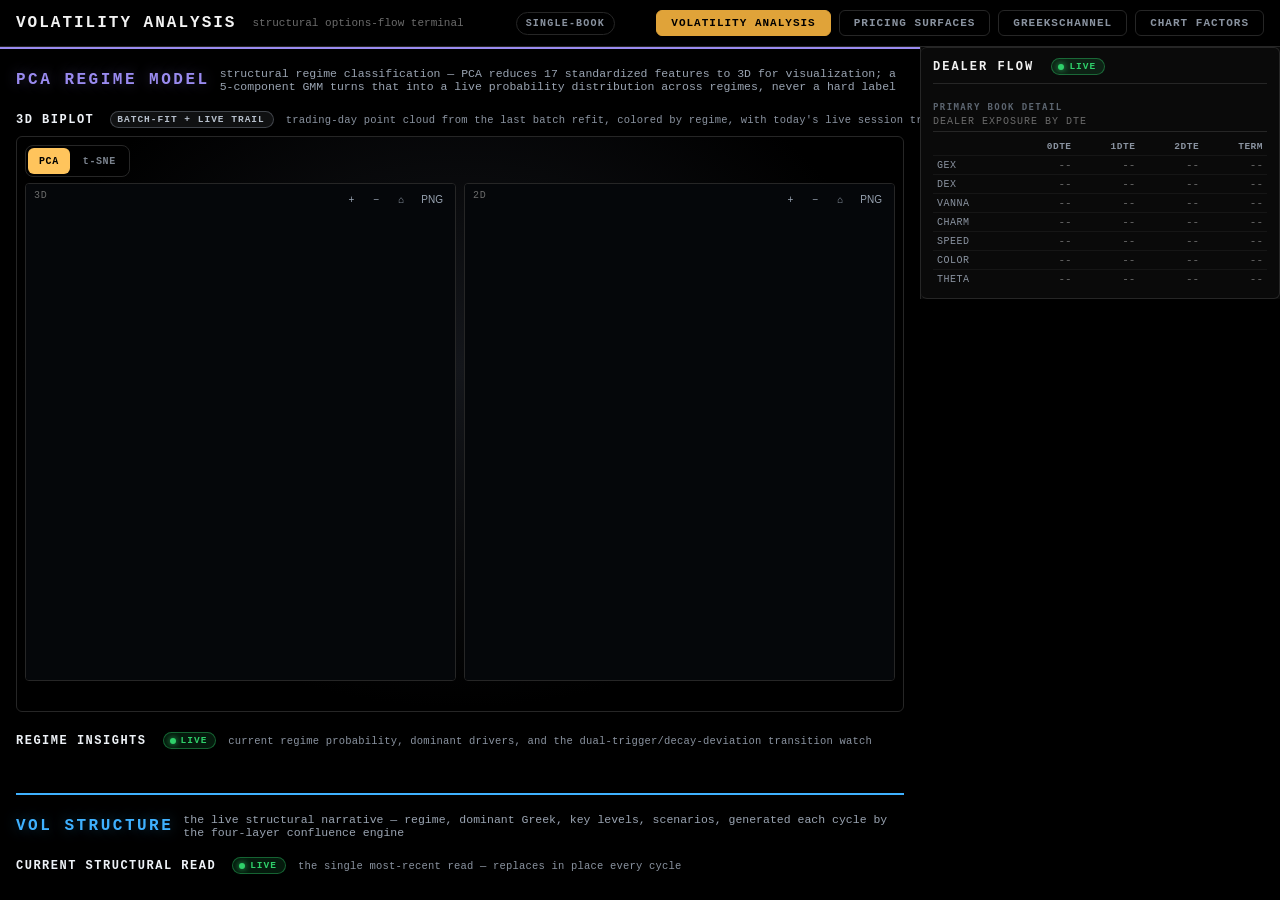
==== commit 3c8dc2c6: "PCA / t-SNE: two tabs, 3D beside flat 2D; larger sign-coloured hover readouts Co-Authored-By: Claude" ====
--- a/preview/preview.html
+++ b/preview/preview.html
@@ -133,7 +133,6 @@
     <script src="../web/js/scope_ui.js"></script>
     <script src="../web/js/vt3d.js"></script>
     <script src="../web/js/surface_renderer.js"></script>
-    <script src="../web/js/pca_views.js"></script>
     <script src="../web/js/pca_biplot.js"></script>
     <script src="../web/js/strike_lens.js"></script>
     <script src="../web/js/model_card.js"></script>
--- a/web/css/style.css
+++ b/web/css/style.css
@@ -608,3 +608,40 @@
   .vt-page.vt-has-side.active { grid-template-columns: minmax(0, 1fr); }
   .vt-page-side { position: static; max-height: none; border-left: 0; border-top: 1px solid var(--border); }
 }
+/* fit: mini charts size from their own body box (no padded-container overflow); grid tracks may shrink */
+.vt-split-right { grid-template-columns: repeat(2, minmax(0, 1fr)); }
+.vt-mini-chart { min-width: 0; overflow: hidden; }
+.vt-mini-body { position: relative; flex: 1 1 0; min-height: 0; min-width: 0; }
+.vt-mini-body canvas { position: absolute; inset: 0; display: block; }
+/* fit: biplot height follows the viewport; legend is compact and never covers the cloud centre */
+#vt-section-pca-regime .vt-pca-biplot-wrap { height: clamp(430px, calc(100vh - 270px), 760px); }
+.vt-pca-legend { width: 212px; padding: 7px 9px; font-size: 9.5px; }
+.vt-pca-legend .ft { display: none; }
+/* fit: section titles and row labels stay on one line; descriptions wrap beside them */
+.vt-page h2, .vt-row-label { white-space: nowrap; }
+.vt-page h2 + *, .vt-row-label + * { min-width: 0; }
+/* PCA / t-SNE: 3D on the left, flat 2D on the right */
+.vt-pca-biplot-wrap, #vt-section-pca-regime .vt-pca-biplot-wrap { height: clamp(430px, 64vh, 700px) !important; }
+.vt-pca-biplot { position: absolute; inset: 0; }
+.vt-pca-dual { position: absolute; inset: 0; display: flex; flex-direction: column; gap: 6px; padding: 8px; }
+.vt-pca-head { display: flex; align-items: center; gap: 14px; flex-wrap: wrap; }
+.vt-pca-legend { display: flex; flex-wrap: wrap; gap: 4px 12px; font-size: 10px; position: static !important; width: auto !important; padding: 0 !important; background: none !important; border: 0 !important; }
+.vt-pca-legend .row { cursor: pointer; color: var(--text, #dfe4ec); white-space: nowrap; display: inline-flex; align-items: center; gap: 5px; }
+.vt-pca-legend .row.off { opacity: .35; text-decoration: line-through; }
+.vt-pca-legend .row i { width: 8px; height: 8px; border-radius: 50%; display: inline-block; }
+.vt-pca-panes { flex: 1; min-height: 0; display: grid; grid-template-columns: minmax(0, 1fr) minmax(0, 1fr); gap: 8px; }
+.vt-pca-pane { position: relative; min-height: 0; min-width: 0; border: 1px solid var(--border); border-radius: 4px; overflow: hidden; }
+.vt-pca-pane canvas { position: absolute; inset: 0; display: block; }
+.vt-pca-pane .vt-pane-tag { position: absolute; left: 8px; top: 6px; z-index: 2; font-size: 10px; letter-spacing: .08em; color: var(--grey); }
+.vt-pca-pane .vt-view-modebar { position: absolute; right: 6px; top: 6px; z-index: 2; display: flex; gap: 3px; }
+.vt-pca-tip { position: absolute; z-index: 5; display: none; pointer-events: none; }
+@media (max-width: 900px) { .vt-pca-panes { grid-template-columns: minmax(0, 1fr); grid-template-rows: 1fr 1fr; } .vt-pca-biplot-wrap { height: 820px !important; } }
+.vt-pca-pane .vt-view-modebar { position: absolute !important; right: 6px !important; top: 6px !important; left: auto !important; bottom: auto !important; width: auto !important; height: auto !important; padding: 0 !important; flex-direction: row !important; background: none !important; border: 0 !important; }
+.vt-pca-pane .vt-view-modebar button { width: auto; min-width: 22px; height: 20px; padding: 0 6px; font-size: 10px; line-height: 18px; }
+.vt-pca-dual { padding-bottom: 30px; }
+.vt-pca-explained-variance { left: 12px !important; bottom: 6px !important; background: none !important; padding: 0 !important; max-width: calc(100% - 24px); }
+/* surface / 2D hover readout: larger, follows the pointer; green = positive, red = negative */
+.vt-hover-box.vt-hover-big { position: fixed; top: auto; right: auto; z-index: 60; font-size: 12px; line-height: 1.55; padding: 8px 11px; min-width: 170px; border-color: rgba(255,255,255,.22); box-shadow: 0 4px 14px rgba(0,0,0,.6); font-variant-numeric: tabular-nums; }
+.vt-hover-box.vt-hover-big > div { display: flex; justify-content: space-between; gap: 18px; }
+.vt-hover-box.vt-hover-big b { font-weight: 600; text-align: right; }
+.pos { color: var(--green); } .neg { color: var(--red); }
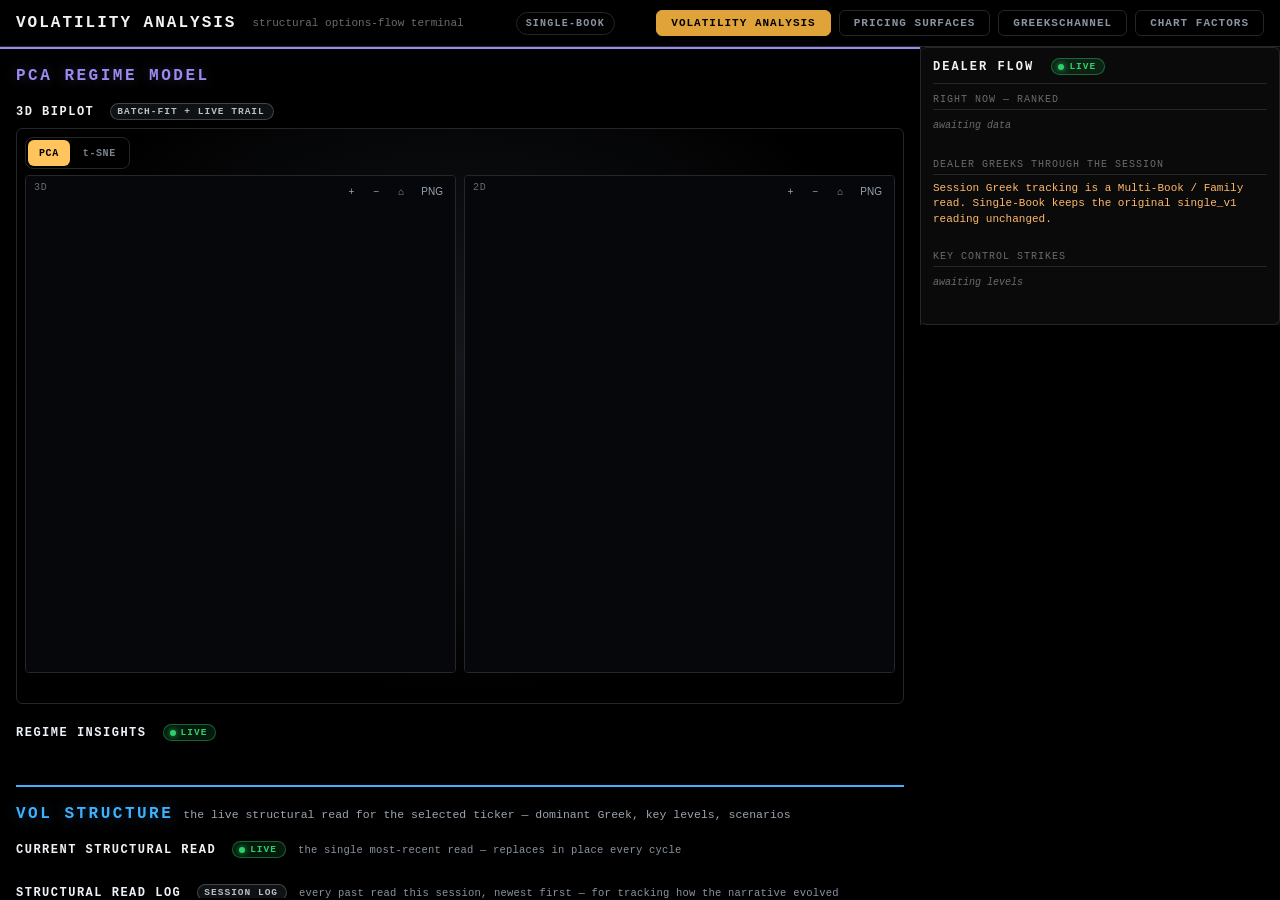
==== commit f75b1855: "Pricing tables, TP playbooks, CF/sidebar cleanup, ticker-scoped reads and heatmap Co-Authored-By: Cl" ====
--- a/preview/preview.html
+++ b/preview/preview.html
@@ -32,11 +32,9 @@
                 <div id="vt-section-pca-regime">
                     <div class="vt-section-header">
                         <h2>PCA Regime Model</h2>
-                        <span class="vt-section-sub">structural regime classification — PCA reduces 17 standardized features to 3D for visualization; a 5-component GMM turns that into a live probability distribution across regimes, never a hard label</span>
                     </div>
                     <div class="vt-row-label">3D Biplot
                         <span class="vt-badge vt-badge-log">Batch-Fit + Live Trail</span>
-                        <span class="vt-row-desc">trading-day point cloud from the last batch refit, colored by regime, with today's live session trail drawn on top</span>
                     </div>
                     <div id="vt-pca-biplot-wrap" class="vt-pca-biplot-wrap">
                         <div id="vt-pca-biplot" class="vt-pca-biplot"></div>
@@ -45,7 +43,6 @@
 
                     <div class="vt-row-label">Regime Insights
                         <span class="vt-badge vt-badge-live"><span class="dot"></span>Live</span>
-                        <span class="vt-row-desc">current regime probability, dominant drivers, and the dual-trigger/decay-deviation transition watch</span>
                     </div>
                     <div id="vt-pca-insights" class="vt-pca-insights"></div>
                 </div>
@@ -55,7 +52,7 @@
                         <div id="vt-section-vol-structure">
                     <div class="vt-section-header">
                         <h2>Vol Structure</h2>
-                        <span class="vt-section-sub">the live structural narrative — regime, dominant Greek, key levels, scenarios, generated each cycle by the four-layer confluence engine</span>
+                        <span class="vt-section-sub">the live structural read for the selected ticker — dominant Greek, key levels, scenarios</span>
                     </div>
                     <div class="vt-row-label">Current Structural Read
                         <span class="vt-badge vt-badge-live"><span class="dot"></span>Live</span>
@@ -76,8 +73,6 @@
 <div class="vt-sidebar" id="vt-sidebar">
             <h2>Dealer Flow <span class="vt-badge vt-badge-live"><span class="dot"></span>Live</span></h2>
             <div id="vt-sidebar-xb" class="vt-sidebar-xb"></div>
-            <div class="vt-xb-legacy-title">Primary book detail</div>
-            <div id="vt-sidebar-body"></div>
         </div>
                 </aside>
             </div>
--- a/web/css/style.css
+++ b/web/css/style.css
@@ -123,8 +123,6 @@
 .vt-pca-card { background: var(--panel-bg); border: 1px solid var(--border); border-radius: 6px; padding: 12px 14px; }
 .vt-pca-card h4 { margin: 0 0 8px; font-size: 10px; color: var(--grey); text-transform: uppercase; letter-spacing: 1px; }
 .vt-pca-regime-label { font-size: 17px; font-weight: bold; color: var(--white); margin-bottom: 6px; }
-.vt-pca-narrative { font-size: 11px; color: var(--grey); line-height: 1.5; }
-.vt-pca-narrative b { color: var(--white); }
 .vt-pca-prob-row { display: flex; align-items: center; gap: 6px; font-size: 10.5px; margin: 4px 0; }
 .vt-pca-prob-row .name { flex: 0 0 118px; color: var(--grey); display: flex; align-items: center; gap: 5px; }
 .vt-pca-prob-row .track { flex: 1; height: 7px; background: #161923; border-radius: 4px; overflow: hidden; }
@@ -257,18 +255,8 @@
 
 .vt-sidebar { width: auto; flex: 1; display: flex; flex-direction: column; position: static; overflow: visible;
               border: 1px solid var(--border); border-left: 1px solid var(--border); border-radius: 6px; padding: 12px 14px; }
-#vt-sidebar-body { flex: 1; display: flex; flex-direction: column; gap: 4px; }
-#vt-sidebar-body .vt-flow-section { flex: 1; display: flex; flex-direction: column; margin-bottom: 6px; }
-#vt-sidebar-body .vt-flow-section-title { flex: 0 0 auto; }
-#vt-sidebar-body .vt-flow-section > .vt-flow-row { flex: 1 1 0; align-items: center; border-bottom: 1px solid rgba(255,255,255,0.05); }
-#vt-sidebar-body .vt-flow-section > .vt-flow-row:last-child { border-bottom: none; }
 
 /* DTE exposure matrix (sidebar) */
-.vt-dte-matrix { width: 100%; border-collapse: collapse; font-size: 11px; flex: 1; }
-.vt-dte-matrix th { font-size: 9.5px; color: #8a93a0; text-transform: uppercase; letter-spacing: .5px; font-weight: 600; text-align: right; padding: 3px 4px; }
-.vt-dte-matrix th:first-child, .vt-dte-matrix td:first-child { text-align: left; }
-.vt-dte-matrix td { text-align: right; padding: 3px 4px; border-top: 1px solid rgba(255,255,255,0.05); font-variant-numeric: tabular-nums; }
-.vt-dte-matrix td:first-child { color: #8a93a0; text-transform: uppercase; font-size: 10px; letter-spacing: .5px; }
 
 /* Surface rows: every panel full width; nothing floats in empty background */
 .vt-row { padding-left: 16px; padding-right: 16px; }
@@ -442,15 +430,13 @@
 .vt-alertbar[hidden] { display: none; } .vt-alertbar .lbl { font: 800 9px monospace; letter-spacing: 1.4px; color: #ffa838; }
 .vt-alertbar .al b { font-size: 9px; letter-spacing: 1px; margin-right: 4px; } .vt-alertbar .al.s3 { color: #ffb4b4; } .vt-alertbar .al.s3 b { color: #ff6b6b; } .vt-alertbar .al.s2 b { color: #ffa838; }
 .vt-sidebar-xb { display: flex; flex-direction: column; gap: 10px; margin-bottom: 8px; }
-.vt-xb-scope { display: flex; justify-content: space-between; gap: 8px; font-size: 10px; color: #7d8794; letter-spacing: .6px; } .vt-xb-scope b { color: #ffa838; letter-spacing: 1.2px; }
 .vt-xb-al { display: flex; gap: 8px; align-items: flex-start; padding: 5px 7px; margin-bottom: 4px; border-left: 3px solid #3a4452; background: rgba(255,255,255,.02); font-size: 11px; line-height: 1.4; }
 .vt-xb-al .tag { flex: 0 0 74px; font: 800 9px monospace; letter-spacing: 1px; color: #7d8794; padding-top: 2px; } .vt-xb-al.s3 { border-color: #ff5d5d; background: rgba(255,93,93,.07); } .vt-xb-al.s2 { border-color: #ffa838; } .vt-xb-al.s1 { border-color: #3d7fd8; }
 .vt-xb-lv { display: grid; grid-template-columns: 92px 1fr auto; gap: 6px; font-size: 11px; padding: 3px 0; border-bottom: 1px dashed rgba(255,255,255,.06); font-variant-numeric: tabular-nums; } .vt-xb-lv .n { color: #9aa4b2; } .vt-xb-lv .p { color: #e6ebf5; } .vt-xb-lv.up .d { color: #6fd6a0; } .vt-xb-lv.dn .d { color: #ff8f8f; }
 .vt-xb-row { display: grid; grid-template-columns: 64px 54px 32px 62px 1fr auto; gap: 6px; align-items: center; font-size: 10.5px; padding: 3px 0; } .vt-xb-row.out { background: rgba(255,168,56,.08); } .vt-xb-row.off { color: #5c6570; display: flex; gap: 8px; }
 .vt-xb-row .bar { height: 5px; background: #1b222b; border-radius: 3px; overflow: hidden; } .vt-xb-row .bar i { display: block; height: 100%; background: #6ee2c4; } .vt-xb-row .o { color: #9aa4b2; } .vt-xb-row .z, .vt-xb-row .bk { color: #ffa838; font-size: 9px; }
 .vt-xb-badge { margin-left: 6px; padding: 1px 6px; border: 1px solid #2a3340; border-radius: 9px; font-size: 9px; text-transform: none; letter-spacing: .3px; color: #9aa4b2; } .vt-xb-badge.ok { border-color: #2f8f63; color: #6fd6a0; } .vt-xb-badge.warn { border-color: #b07a22; color: #ffb86b; }
-.vt-xb-line { font-size: 11px; line-height: 1.45; margin: 3px 0; color: #cfd6df; } .vt-xb-read summary { font-size: 10px; color: #7d8794; cursor: pointer; margin-top: 4px; } .vt-xb-ts { font-size: 9px; color: #5c6570; margin-top: 4px; }
-.vt-xb-legacy-title { font: 800 9px monospace; letter-spacing: 1.4px; color: #5c6570; text-transform: uppercase; margin: 6px 0 4px; }
+.vt-xb-line { font-size: 11px; line-height: 1.45; margin: 3px 0; color: #cfd6df; } .vt-xb-ts { font-size: 9px; color: #5c6570; margin-top: 4px; }
 .vt-hedge th { text-align: left; color: #6f7a88; font-weight: 600; padding: 4px 8px; border-bottom: 1px solid #1f2630; font-size: 10px; }
 
 .vt-lens-h b { text-transform: none; letter-spacing: 1px; } .vt-lens-h b em { font-style: normal; color: var(--c, #ffa838); border-bottom: 2px solid var(--c, #ffa838); padding: 0 3px; margin-left: 4px; letter-spacing: 1.5px; }
@@ -480,8 +466,6 @@
 @media (max-width: 700px) { .vt-ic-g, .vt-ic-v { display: block; overflow-x: auto; } }
 .vt-ic .pbs { font-size: 10px; color: #c9b8f0; } .vt-ic-pb { margin: 6px 0; padding: 6px 8px; border: 1px solid #2a3340; background: rgba(195,155,255,.04); } .vt-ic-pb .ph { margin-bottom: 4px; } .vt-ic-pb .vd2 { color: #c39bff; font-weight: 700; margin: 0 8px; } .vt-ic-pb .hp { font-size: 10px; } .vt-ic-pb ul.edge { margin: 4px 0 4px 16px; padding: 0; } .vt-ic-pb small { color: #5c6570; }
 .vt-hedge-sum { margin: 4px 0 6px; font-size: 12px; line-height: 1.5; color: #e6ebf5; } .vt-hedge-key { font-size: 10px; color: #7d8794; margin-bottom: 6px; } .vt-hedge-w { overflow-x: auto; }
-.vt-hedge-t { border-collapse: collapse; width: 100%; max-width: none; font-size: 11px; } .vt-hedge-t th, .vt-hedge-t td { border: 1px solid #2a3340; padding: 5px 8px; text-align: left; vertical-align: top; font-variant-numeric: tabular-nums; } .vt-hedge-t th { background: #111821; color: #8a93a0; font-weight: 700; font-size: 10px; letter-spacing: .5px; } .vt-hedge-t td.pos { color: #6fd6a0; font-weight: 700; } .vt-hedge-t td.neg { color: #ff8f8f; font-weight: 700; } .vt-hedge-t td small { color: #7d8794; font-weight: 400; }
-.vt-hedge-t .st { font: 800 9px monospace; letter-spacing: 1px; padding: 1px 6px; border-radius: 3px; } .vt-hedge-t .st.observed { background: #1c3a2c; color: #6fd6a0; } .vt-hedge-t .st.projected { background: #1f2a40; color: #9db7ff; } .vt-hedge-t tr.observed td { background: rgba(111,214,160,.04); }
 .vt-xb-sess .vt-xb-win { font-size: 9.5px; color: #7d8794; margin-bottom: 4px; } .vt-xb-conc { font-size: 12px; line-height: 1.45; color: #e6ebf5; margin: 4px 0; } .vt-xb-sp { width: 100%; height: 46px; background: #0b0f14; border: 1px solid #222a33; } .vt-xb-sp .z { stroke: #3a4452; stroke-dasharray: 2 3; } .vt-xb-sp .w { stroke: #ffa838; stroke-width: 1; stroke-dasharray: 3 3; } .vt-xb-sp .l { fill: none; stroke: #7be0c6; stroke-width: 1.6; } .vt-xb-sp .n { fill: #fff; } .vt-xb-sp.na { font-size: 10px; color: #7d8794; padding: 6px; height: auto; }
 .vt-xb-sub { font-size: 9px; color: #5c6570; margin: 2px 0 6px; } .vt-xb-gr { display: grid; grid-template-columns: 96px 78px 1fr; gap: 6px; font-size: 10.5px; padding: 2px 0; border-bottom: 1px dashed rgba(255,255,255,.06); } .vt-xb-gr .n { color: #9aa4b2; } .vt-xb-gr .st { font: 800 9px monospace; letter-spacing: .5px; text-transform: uppercase; } .vt-xb-gr.strengthening .st { color: #ffa838; } .vt-xb-gr.fading .st { color: #7d8794; } .vt-xb-gr.steady .st { color: #6f7a88; }
 .vt-xb-na { font-size: 11px; color: #ffb86b; line-height: 1.4; } .vt-xb-sc { padding: 3px 0; border-bottom: 1px dashed rgba(255,255,255,.06); font-size: 11px; } .vt-xb-sc .vd { font: 800 9px monospace; color: #c39bff; text-transform: uppercase; } .vt-xb-sc .t { font-size: 10px; color: #7d8794; } .vt-xb-sc .pos { color: #6fd6a0; } .vt-xb-sc .neg { color: #ff8f8f; }
@@ -507,14 +491,6 @@
 .vt-pa-hist i.ext, .vt-pa-leg i.ext { background: #f0b27a; } .vt-pa-hist i.tail, .vt-pa-leg i.tail { background: #ff8fb1; }
 .vt-pa-histx { display: flex; justify-content: space-between; font-size: 10px; color: #6f7a88; }
 .vt-pa-leg { font-size: 10px; color: #6f7a88; display: flex; align-items: center; gap: 4px; margin-bottom: 4px; } .vt-pa-leg i { flex: 0 0 9px; height: 9px; border-radius: 2px; }
-.vt-pa-casc { margin-top: 8px; }
-.vt-pa-sel { display: flex; flex-wrap: wrap; gap: 8px; font-size: 11px; color: #9aa4b2; margin-bottom: 5px; }
-.vt-pa-sel select { background: #12161c; color: #e6edf3; border: 1px solid var(--border); border-radius: 4px; font-size: 11px; }
-.vt-pa-live { display: flex; flex-wrap: wrap; gap: 5px; margin-bottom: 5px; }
-.vt-pa-chip { font-size: 10px; border: 1px solid var(--border); border-radius: 9px; padding: 0 7px; color: #6f7a88; } .vt-pa-chip.on { color: #7be0c6; border-color: #7be0c6; }
-.vt-pa-stages { margin: 0; padding-left: 18px; font-size: 11.5px; } .vt-pa-stages li { margin-bottom: 4px; } .vt-pa-stages b { display: block; color: #e6edf3; font-weight: 600; } .vt-pa-stages span { color: #b8c2cf; }
-.vt-pa-two { display: grid; grid-template-columns: 1fr 1fr; gap: 8px; margin-top: 4px; font-size: 11px; } .vt-pa-two h5 { margin: 0; font-size: 10px; text-transform: uppercase; color: #9aa4b2; } .vt-pa-two ul { margin: 2px 0 0 14px; padding: 0; color: #b8c2cf; }
-.vt-pa-fut { font-size: 11px; color: #9aa4b2; margin-top: 3px; }
 .vt-hedge-vol { margin: 4px 0; font-size: 11.5px; color: #b8c2cf; line-height: 1.4; } .vt-hedge-vol b { color: #e6edf3; } .vt-hedge-vol i { color: #f0b27a; font-style: normal; } .vt-hedge-vol.na { color: #6f7a88; }
 /* ---- Chart Factors page */
 .vt-cf { border: 1px solid var(--border); border-radius: 6px; background: #04070d; padding: 6px 8px 0; position: relative; min-width: 0; }
@@ -524,10 +500,6 @@
 .vt-cf-lay label { margin-right: 8px; cursor: pointer; } .vt-cf-lay input { margin-right: 3px; }
 .vt-cf-btn { background: none; border: 1px solid var(--border); color: #9aa4b2; font-size: 11px; padding: 1px 8px; border-radius: 3px; cursor: pointer; }
 .vt-cf-stale { color: #ff8a4c; border: 1px solid #ff8a4c; border-radius: 9px; padding: 0 8px; }
-.vt-cf-hud { display: flex; flex-wrap: wrap; gap: 6px; margin-bottom: 4px; }
-.vt-cf-chip { font-size: 11px; font-family: ui-monospace, monospace; border: 1px solid var(--border); border-radius: 3px; padding: 1px 7px; color: #b8c2cf; }
-.vt-cf-chip.neg { color: #ff6b5e; border-color: #ff6b5e; } .vt-cf-chip.pos { color: #35d07f; border-color: #35d07f; } .vt-cf-chip.warn { color: #e8c547; border-color: #5b4d12; } .vt-cf-chip.off { color: #5c6570; }
-.vt-cf-read { font-size: 12px; margin-bottom: 4px; } .vt-cf-rd { color: #c7d0dc; line-height: 1.45; } .vt-cf-rd b { color: #fff; } .vt-cf-un { font-size: 10.5px; color: #5c6570; margin-top: 2px; }
 .vt-cf-cw { position: relative; } .vt-cf-cw canvas { display: block; cursor: crosshair; width: 100%; }
 .vt-cf-tip { position: absolute; pointer-events: none; background: rgba(8,12,20,.94); border: 1px solid var(--border); border-radius: 4px; padding: 5px 8px; font-size: 11px; color: #c7d0dc; max-width: 250px; z-index: 5; }
 .vt-cf-legend { position: absolute; right: 260px; top: 6px; background: rgba(8,12,20,.94); border: 1px solid var(--border); border-radius: 4px; padding: 6px 9px; font-size: 11px; color: #c7d0dc; z-index: 4; }
@@ -544,7 +516,6 @@
 .vt-page-side { position: sticky; top: 0; align-self: start; max-height: calc(100vh - 56px); overflow-y: auto; border-left: 1px solid var(--border); background: var(--panel-bg); }
 .vt-page-side .vt-sidebar { width: auto; padding: 10px 12px; border-left: 0; display: block; }
 .vt-page-side .vt-sidebar[hidden] { display: none; }
-#vt-sidebar-body .vt-flow-section { margin-bottom: 0; }
 @media (max-width: 1100px) { .vt-page.vt-has-side.active { grid-template-columns: minmax(0, 1fr) 300px; } }
 
 /* ---- compact tables, strike lens list, level cards, pricing stack (dense, fixed-width numerals, colour only for meaning) ---- */
@@ -582,12 +553,8 @@
 .vt-lc-k i, .vt-lc-i i { font-style: normal; display: block; font-size: 9px; letter-spacing: .8px; text-transform: uppercase; color: #6f7a88; }
 .vt-lc-k b { font-weight: 600; color: var(--bright); }
 .vt-lc-i { padding: 3px 0; } .vt-lc-i ul { margin: 1px 0 0 14px; padding: 0; color: #b8c0cc; }
-.vt-lc-pb { width: 100%; border-collapse: collapse; margin-top: 3px; border-left: 2px solid #3a4654; }
-.vt-lc-pb th { width: 62px; text-align: left; font: 600 9px sans-serif; letter-spacing: .8px; text-transform: uppercase; color: #6f7a88; padding: 2px 8px; vertical-align: top; }
-.vt-lc-pb td { padding: 2px 4px; color: #e6ebf5; text-align: left; } .vt-lc-pb tr.ap td { font-weight: 700; color: #c9b8f0; }
 .vt-lc-why { margin-top: 3px; color: #8a93a0; font-style: italic; }
 .vt-hedge-w { display: grid; gap: 8px; } .vt-hedge-ref { margin-top: 2px; border-top: 1px solid var(--border); } .vt-hedge-ref th:first-child, .vt-hedge-ref td.lb { width: 90px; }
-.vt-hedge-t .st { font: 800 9px monospace; letter-spacing: 1px; padding: 1px 6px; border-radius: 3px; background: #1a2028; color: #9aa4b2; } .vt-hedge-t .st.observed { color: #9db7ff; } .vt-hedge-t .st.live { color: #6fd6a0; }
 .vt-pa-stack { display: grid; gap: 6px; }
 .vt-pa-tb .vt-pa-t th { width: 150px; white-space: nowrap; } .vt-pa-tb .vt-pa-t td { padding: 3px 8px; }
 .vt-pa-tb th.hz { color: #6f7a88; } .vt-pa-tb th.hz.i { color: #7be0c6; } .vt-pa-tb th.hz.s { color: #9db7ff; }
@@ -645,3 +612,35 @@
 .vt-hover-box.vt-hover-big > div { display: flex; justify-content: space-between; gap: 18px; }
 .vt-hover-box.vt-hover-big b { font-weight: 600; text-align: right; }
 .pos { color: var(--green); } .neg { color: var(--red); }
+
+/* ---- Pricing analysis tables: header band above grouped data ---- */
+.vt-pa-tb { padding: 0; overflow: hidden; }
+.vt-pa-mh { display: flex; align-items: center; gap: 10px; flex-wrap: wrap; padding: 7px 10px; background: #12171e; border-bottom: 1px solid var(--border); }
+.vt-pa-mh h4 { margin: 0; font-size: 11px; letter-spacing: 1.4px; color: #e6edf3; }
+.vt-pa-sub { font-size: 10.5px; color: #6f7a88; flex: 1 1 160px; }
+.vt-pa-chips { display: flex; gap: 6px; margin-left: auto; }
+.vt-pa-chip2 { display: inline-flex; align-items: center; gap: 6px; font: 700 10.5px ui-monospace, monospace; border: 1px solid var(--border); border-radius: 3px; padding: 1px 7px; color: #9aa4b2; white-space: nowrap; }
+.vt-pa-chip2 i { font: 600 9px sans-serif; font-style: normal; letter-spacing: .8px; text-transform: uppercase; color: #6f7a88; }
+.vt-pa-chip2.up { color: #35d07f; border-color: #35d07f66; } .vt-pa-chip2.dn { color: #ff6b5e; border-color: #ff6b5e66; } .vt-pa-chip2 .n { color: #8a93a0; font-weight: 500; }
+.vt-pa-body { padding: 4px 10px 8px; }
+.vt-pa-tb .vt-pa-t { table-layout: fixed; }
+.vt-pa-tb .vt-pa-t th:first-child { width: 150px; }
+.vt-pa-tb .vt-pa-t thead th { border-bottom: 1px solid #1f2630; padding: 4px 8px; font: 700 9.5px sans-serif; letter-spacing: 1px; text-transform: uppercase; }
+.vt-pa-tb .vt-pa-t tbody tr:not(.grp) > * { border-bottom: 1px solid #161c24; }
+.vt-pa-tb .vt-pa-t tr.grp th { width: auto; padding: 8px 0 2px; font: 700 9px sans-serif; letter-spacing: 1.3px; text-transform: uppercase; color: #5c6570; border-bottom: none; }
+.vt-pa-tb .vt-pa-t td { padding: 4px 8px; line-height: 1.4; } .vt-pa-tb .vt-pa-t td .n { font-variant-numeric: tabular-nums; color: #e6edf3; }
+.vt-pa-tb .vt-pa-t td small.n, .vt-pa-tb .vt-pa-t td small { color: #6f7a88; }
+@media (max-width: 700px) { .vt-pa-tb .vt-pa-t th:first-child { width: 96px; } .vt-pa-chips { margin-left: 0; } }
+/* ---- Level-card playbook: Entry / Stop / TP ladder ---- */
+.vt-pb { margin-top: 6px; border: 1px solid #1f2630; border-radius: 4px; overflow: hidden; }
+.vt-pb-h { display: flex; align-items: center; gap: 8px; flex-wrap: wrap; padding: 4px 8px; background: #12171e; font-size: 11px; }
+.vt-pb-h .dir { font: 800 9.5px monospace; letter-spacing: 1px; padding: 1px 6px; border-radius: 3px; } .vt-pb-h .dir.up { background: #123524; color: #35d07f; } .vt-pb-h .dir.dn { background: #3a1a1a; color: #ff6b5e; }
+.vt-pb-h b { color: #c9b8f0; } .vt-pb-f { padding: 4px 8px; font-size: 10.5px; color: #9aa4b2; } .vt-pb-f i { font: 700 9px sans-serif; font-style: normal; letter-spacing: .9px; text-transform: uppercase; color: #6f7a88; margin-right: 4px; }
+.vt-pb-trig { padding: 4px 8px; font-size: 11px; color: #b8c2cf; line-height: 1.4; border-bottom: 1px solid #1a2028; }
+.vt-pb-t { width: 100%; border-collapse: collapse; font-size: 11px; font-variant-numeric: tabular-nums; }
+.vt-pb-t th, .vt-pb-t td { padding: 3px 8px; text-align: left; border-bottom: 1px solid #161c24; } .vt-pb-t .n { text-align: right; }
+.vt-pb-t thead th { font: 700 9px sans-serif; letter-spacing: .9px; text-transform: uppercase; color: #6f7a88; }
+.vt-pb-t tbody th { width: 52px; font: 700 10px monospace; color: #9aa4b2; } .vt-pb-t tr.tp th { color: #35d07f; } .vt-pb-t tr.stop th { color: #ff6b5e; }
+.vt-pb-t th i { font-style: normal; font-size: 8px; color: #f0b27a; margin-left: 3px; } .vt-pb-t .tk { color: #8a93a0; font-size: 10px; } .vt-pb-t .mut { color: #6f7a88; }
+
+.vt-pa-tb .vt-pa-t th, .vt-pa-tb .vt-pa-t td { vertical-align: middle; } .vt-pa-tb .vt-pa-t th:first-child { padding: 4px 8px; }
